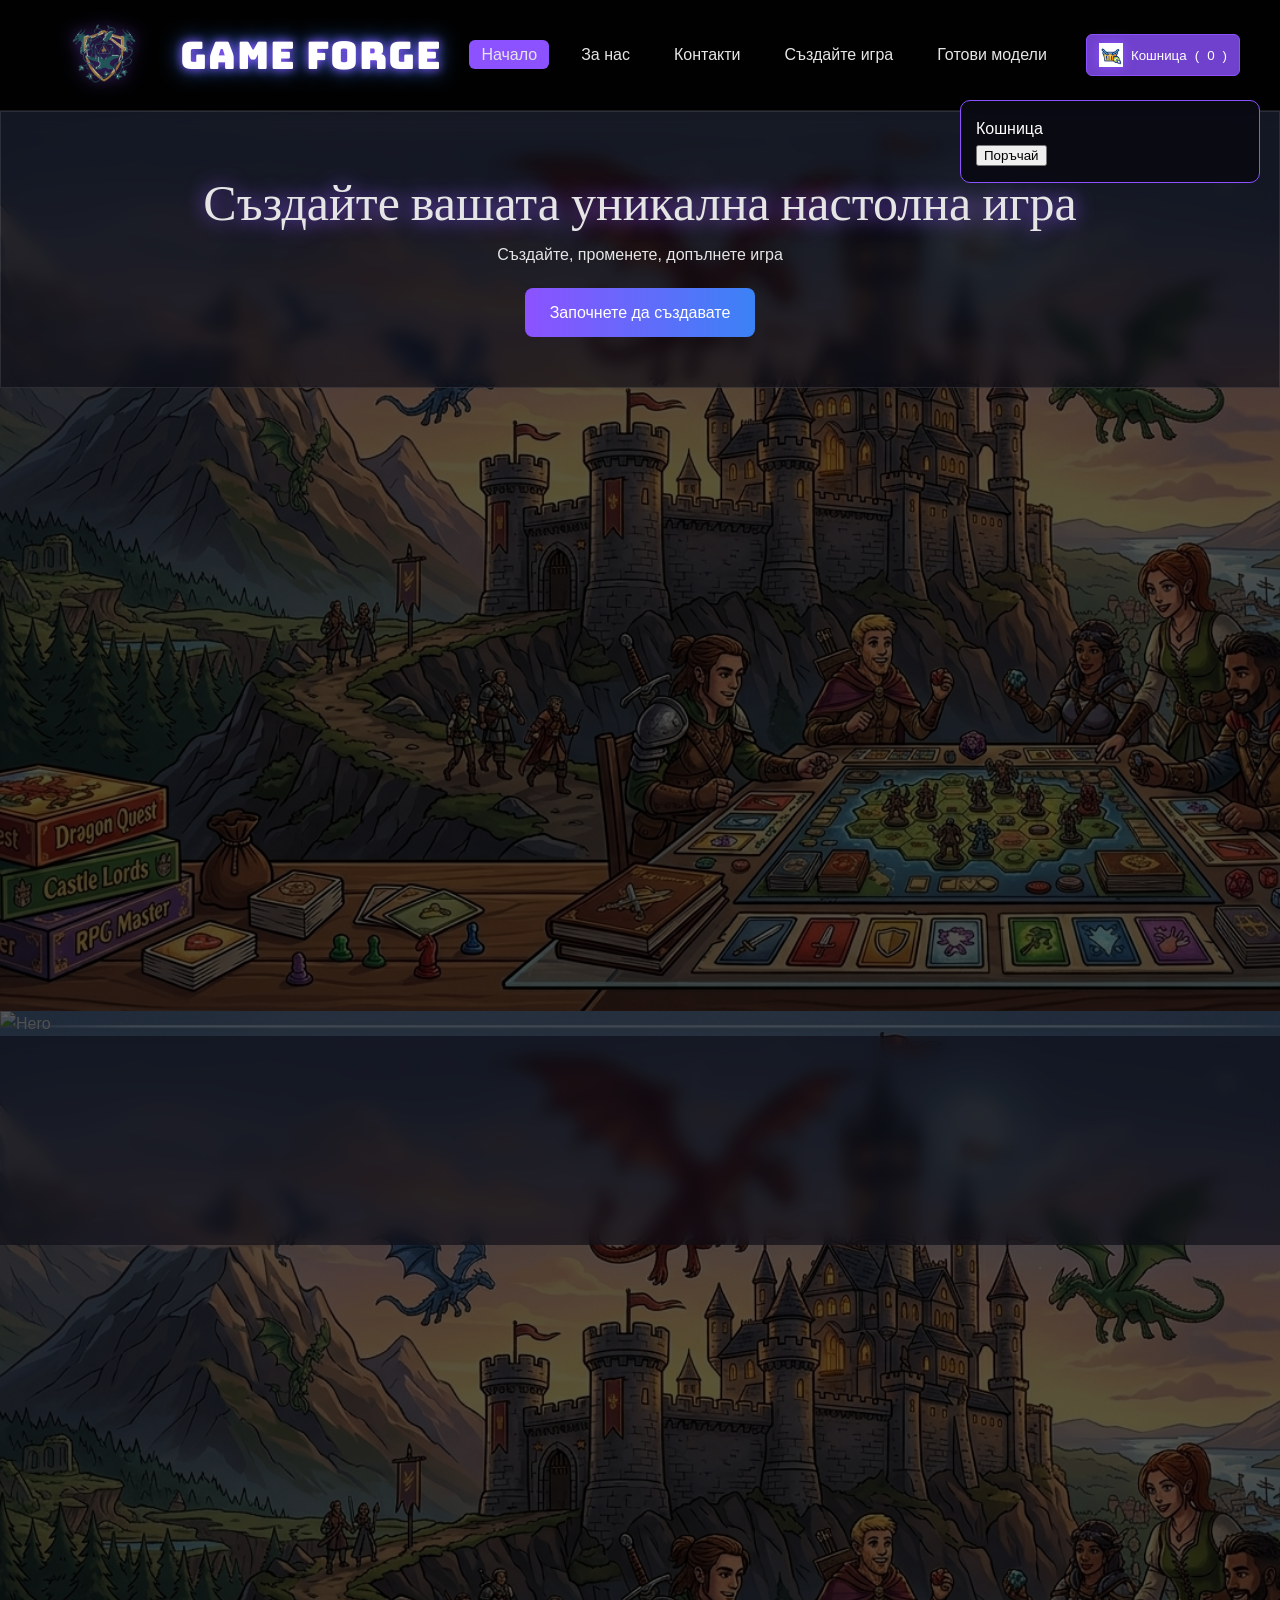
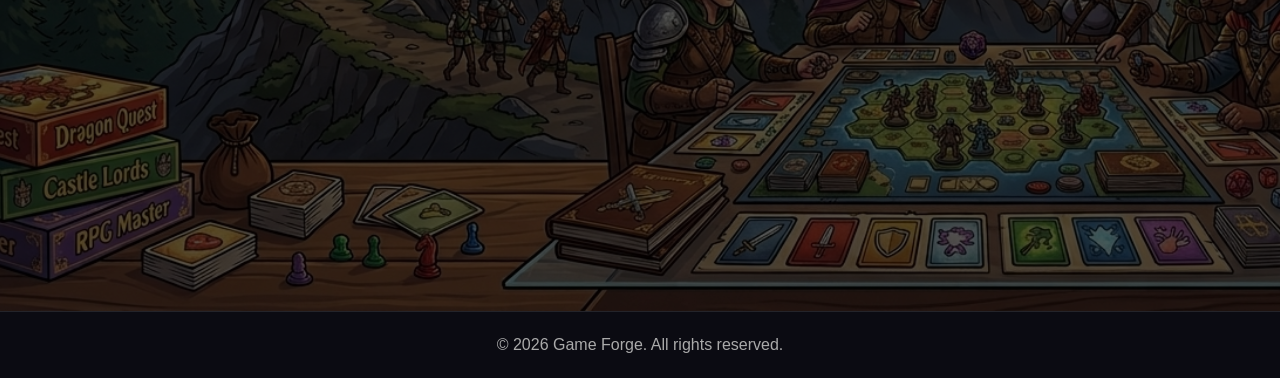
==== index.html @ 4f1152a9 "update" ====
<!DOCTYPE html>
<html lang="en">
<head>
    <meta charset="UTF-8">
    <title>Game Forge</title>
    <meta name="viewport" content="width=device-width, initial-scale=1.0">

    <link rel="preconnect" href="https://fonts.googleapis.com">
    <link rel="preconnect" href="https://fonts.gstatic.com" crossorigin>
    <link href="https://fonts.googleapis.com/css2?family=Bungee&display=swap" rel="stylesheet">

    <link rel="stylesheet" href="./css/reset.css">
    <link rel="stylesheet" href="./css/style.css">
</head>

<body>

<header>
    <!-- LEFT: LOGO -->
    <div class="logo-container">
        <img src="images/logo.png" class="logo">
        <h1 class="bungee-regular">Game Forge</h1>
    </div>

    <!-- RIGHT: MENU -->
    <nav>
        <ul>
            <li><a href="index.html" class="active">Начало</a></li>
            <li><a href="about.html">За нас</a></li>
            <li><a href="contacts.html">Контакти</a></li>
            <li><a href="bootstrap.html">Създайте игра</a></li>
            <li><a href="tailwind.html">Готови модели</a></li>
        </ul>
    </nav>

    <!-- CART -->
    <div class="cart-container">
        <button id="cart-button" class="cart-button">
            <img src="images/icon_basket.gif" class="cart-icon" alt="Cart">
            <span class="cart-text">Кошница</span>
            (<span id="cart-count">0</span>)
        </button>
    </div>
</header>

<!-- CART WINDOW -->
<div id="cart-window" class="hidden">
    <h3>Кошница</h3>
    <div id="cart-items"></div>
    <button onclick="checkout()">Поръчай</button>
</div>

<!-- HERO -->
<section class="hero">
    <div class="hero-overlay">
        <h2>Създайте вашата уникална настолна игра</h2>
        <p>Създайте, променете, допълнете игра</p>
        <a href="bootstrap.html" class="btn">Започнете да създавате</a>
    </div>
</section>

<!-- FEATURES -->
<section class="hero">

    <img src="images/hero.jpg" alt="Hero" class="hero-img">

    <div class="hero-overlay">
        <h2>Нашите услуги</h2>

        <div class="hero-buttons">

            <a href="bootstrap.html" class="glass-btn">
                Създайте игра
            </a>

            <a href="tailwind.html" class="glass-btn">
                Готови модели
            </a>

        </div>
    </div>

</section>

<footer>
    <p>&copy; 2026 Game Forge. All rights reserved.</p>
</footer>

<script src="js/script.js"></script>

</body>
</html>
---- css/style.css ----
@import url('https://fonts.googleapis.com/css2?family=Bungee&display=swap');

/* RESET BASE */
body {
    font-family: 'Roboto', sans-serif;
    line-height: 1.6;
    background-color: #0b0b12;
    color: #e5e5e5;
    margin: 0;
}

/* ================= HEADER ================= */
header {
    display: flex;
    justify-content: space-between;
    align-items: center;
    padding: 20px 40px;
    background: rgba(0,0,0,0.85);
    backdrop-filter: blur(10px);
    border-bottom: 1px solid rgba(255,255,255,0.1);
}

/* LOGO */
.logo-container {
    display: flex;
    align-items: center;
    gap: 12px;
}

.logo {
    height: 70px;
    width: auto;
    display: block;
    filter: drop-shadow(0 0 8px rgba(140, 82, 255, 0.6));
}

/* GAME FORGE TEXT */
.logo-container h1 {
    font-family: 'Bungee', cursive;
    font-size: 38px;
    color: #ffffff;
    margin: 0;
    letter-spacing: 1px;
    text-shadow:
        0 0 10px #8c52ff,
        0 0 20px #3b82f6;
}

/* NAV */
header nav ul {
    display: flex;
    gap: 20px;
    list-style: none;
    margin: 0;
    padding: 0;
}

header nav ul li a {
    color: #e5e5e5;
    text-decoration: none;
    padding: 6px 12px;
    border-radius: 6px;
    transition: 0.3s;
}

header nav ul li a:hover,
header nav ul li a.active {
    background: #8c52ff;
}

/* ================= HERO ================= */
.hero {
    height: 100vh;
    position: relative;
    overflow: hidden;
    background: url('../images/hero-fantasy.png') center/cover no-repeat;
}

/* dark overlay */
.hero::before {
    content: "";
    position: absolute;
    inset: 0;
    background: rgba(0,0,0,0.65);
}

/* hero content */
.hero-overlay {
    position: relative;
    z-index: 2;
    text-align: center;
    padding: 50px;
    background: rgba(10,10,20,0.6);
    border: 1px solid rgba(255,255,255,0.1);
    backdrop-filter: blur(8px);
}

/* floating title */
.hero h2 {
    font-size: 50px;
    font-family: 'Bungee', cursive;
    text-shadow: 0 0 20px #8c52ff;
    animation: floatText 4s ease-in-out infinite;
}

@keyframes floatText {
    0% { transform: translateY(0); }
    50% { transform: translateY(-10px); }
    100% { transform: translateY(0); }
}

/* button */
.hero .btn {
    margin-top: 20px;
    display: inline-block;
    padding: 12px 25px;
    background: linear-gradient(90deg, #8c52ff, #3b82f6);
    color: white;
    border-radius: 8px;
    text-decoration: none;
    transition: 0.3s;
}

.hero .btn:hover {
    transform: scale(1.05);
}

/* ================= FEATURES ================= */
.features {
    padding: 50px 20px;
    text-align: center;
}

.feature-grid {
    display: flex;
    justify-content: center;
    gap: 25px;
    flex-wrap: wrap;
}

.feature {
    background: rgba(20,20,30,0.9);
    padding: 20px;
    width: 260px;
    border-radius: 10px;
    border: 1px solid rgba(255,255,255,0.1);
    transition: 0.3s;
}

.feature:hover {
    transform: translateY(-5px);
    box-shadow: 0 0 25px rgba(140,82,255,0.5);
}

/* ================= BUTTON ================= */
.btn {
    display: inline-block;
    padding: 10px 20px;
    background: #8c52ff;
    color: white;
    border-radius: 6px;
    text-decoration: none;
}

/* ================= CART ================= */
#cart-button {
    display: flex;
    align-items: center;
    gap: 8px;
    background: rgba(140,82,255,0.8);
    color: white;
    padding: 8px 12px;
    border-radius: 6px;
    border: 1px solid #8c52ff;
    cursor: pointer;
    transition: 0.3s;
}

#cart-button:hover {
    background: #8c52ff;
    transform: scale(1.05);
}

.cart-icon {
    width: 24px;
    height: 24px;
    filter: drop-shadow(0 0 6px #8c52ff);
}

/* ================= CART WINDOW ================= */
#cart-window {
    position: fixed;
    top: 100px;
    right: 20px;
    width: 300px;
    padding: 15px;
    background: rgba(10,10,20,0.95);
    color: white;
    border: 1px solid #8c52ff;
    border-radius: 10px;
    z-index: 999;
    backdrop-filter: blur(8px);
}

/* ================= FOOTER ================= */
footer {
    text-align: center;
    padding: 20px;
    background: #0b0b12;
    color: #aaa;
    border-top: 1px solid rgba(255,255,255,0.1);
}

/* ================= RESPONSIVE ================= */
@media (max-width: 768px) {
    header {
        flex-direction: column;
        gap: 10px;
        text-align: center;
    }

    header nav ul {
        flex-direction: column;
        gap: 10px;
    }

    .hero h2 {
        font-size: 32px;
    }

    .feature-grid {
        flex-direction: column;
        align-items: center;
    }
}
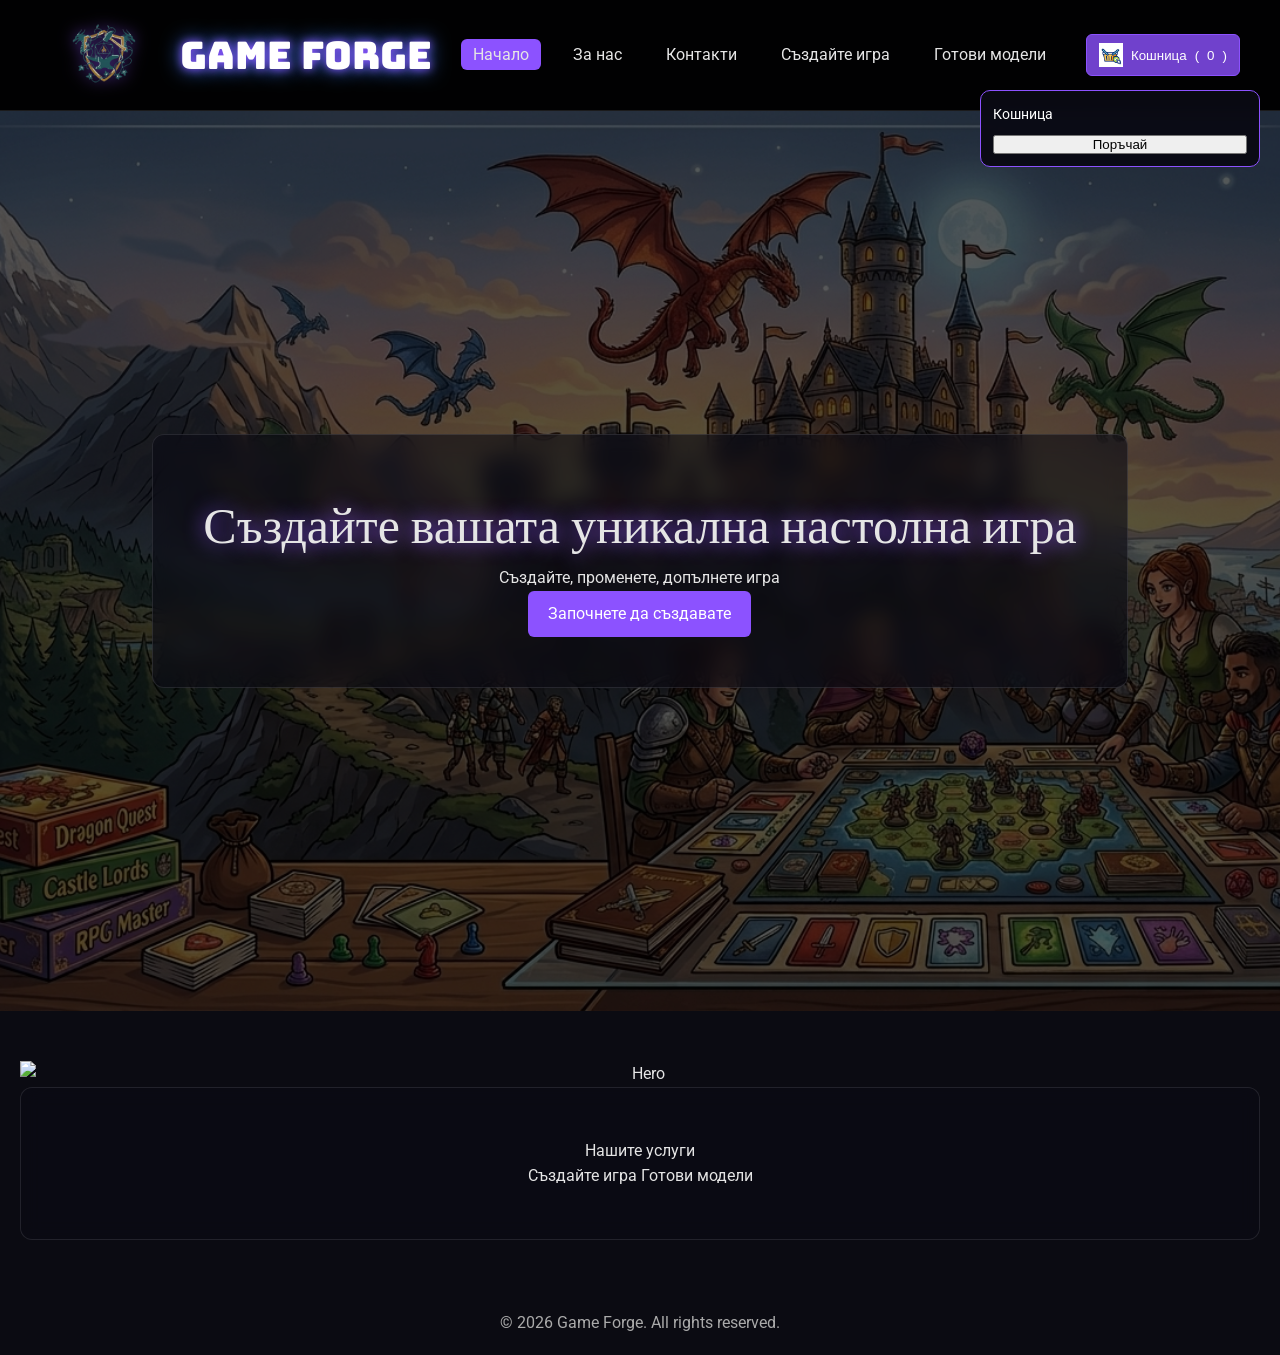
==== commit 4350a980: "update" ====
--- a/index.html
+++ b/index.html
@@ -16,13 +16,11 @@
 <body>
 
 <header>
-    <!-- LEFT: LOGO -->
     <div class="logo-container">
         <img src="images/logo.png" class="logo">
         <h1 class="bungee-regular">Game Forge</h1>
     </div>
 
-    <!-- RIGHT: MENU -->
     <nav>
         <ul>
             <li><a href="index.html" class="active">Начало</a></li>
@@ -33,7 +31,6 @@
         </ul>
     </nav>
 
-    <!-- CART -->
     <div class="cart-container">
         <button id="cart-button" class="cart-button">
             <img src="images/icon_basket.gif" class="cart-icon" alt="Cart">
@@ -43,7 +40,7 @@
     </div>
 </header>
 
-<!-- CART WINDOW -->
+<!-- CART -->
 <div id="cart-window" class="hidden">
     <h3>Кошница</h3>
     <div id="cart-items"></div>
@@ -59,8 +56,8 @@
     </div>
 </section>
 
-<!-- FEATURES -->
-<section class="hero">
+<!-- SERVICES (fix: не е hero) -->
+<section class="features">
 
     <img src="images/hero.jpg" alt="Hero" class="hero-img">
 
@@ -69,18 +66,16 @@
 
         <div class="hero-buttons">
 
-            <a href="bootstrap.html" class="glass-btn">
-                Създайте игра
-            </a>
-
-            <a href="tailwind.html" class="glass-btn">
-                Готови модели
-            </a>
+            <a href="bootstrap.html" class="glass-btn">Създайте игра</a>
+            <a href="tailwind.html" class="glass-btn">Готови модели</a>
 
         </div>
     </div>
 
 </section>
+
+<!-- AJAX OUTPUT (важно) -->
+<div id="api-result"></div>
 
 <footer>
     <p>&copy; 2026 Game Forge. All rights reserved.</p>
--- a/css/style.css
+++ b/css/style.css
@@ -1,12 +1,22 @@
-@import url('https://fonts.googleapis.com/css2?family=Bungee&display=swap');
-
-/* RESET BASE */
+@import url('https://fonts.googleapis.com/css2?family=Bungee&family=Roboto:wght@300;400;700&display=swap');
+
+/* ================= RESET ================= */
+* {
+    margin: 0;
+    padding: 0;
+    box-sizing: border-box;
+}
+
+html, body {
+    height: 100%;
+}
+
+/* ================= BODY ================= */
 body {
     font-family: 'Roboto', sans-serif;
     line-height: 1.6;
     background-color: #0b0b12;
     color: #e5e5e5;
-    margin: 0;
 }
 
 /* ================= HEADER ================= */
@@ -30,20 +40,15 @@
 .logo {
     height: 70px;
     width: auto;
-    display: block;
     filter: drop-shadow(0 0 8px rgba(140, 82, 255, 0.6));
 }
 
-/* GAME FORGE TEXT */
+/* TITLE */
 .logo-container h1 {
     font-family: 'Bungee', cursive;
     font-size: 38px;
-    color: #ffffff;
-    margin: 0;
-    letter-spacing: 1px;
-    text-shadow:
-        0 0 10px #8c52ff,
-        0 0 20px #3b82f6;
+    color: #fff;
+    text-shadow: 0 0 10px #8c52ff, 0 0 20px #3b82f6;
 }
 
 /* NAV */
@@ -51,8 +56,6 @@
     display: flex;
     gap: 20px;
     list-style: none;
-    margin: 0;
-    padding: 0;
 }
 
 header nav ul li a {
@@ -72,11 +75,13 @@
 .hero {
     height: 100vh;
     position: relative;
+    display: flex;
+    align-items: center;
+    justify-content: center;
     overflow: hidden;
     background: url('../images/hero-fantasy.png') center/cover no-repeat;
 }
 
-/* dark overlay */
 .hero::before {
     content: "";
     position: absolute;
@@ -84,7 +89,6 @@
     background: rgba(0,0,0,0.65);
 }
 
-/* hero content */
 .hero-overlay {
     position: relative;
     z-index: 2;
@@ -92,10 +96,11 @@
     padding: 50px;
     background: rgba(10,10,20,0.6);
     border: 1px solid rgba(255,255,255,0.1);
-    backdrop-filter: blur(8px);
-}
-
-/* floating title */
+    backdrop-filter: blur(10px);
+    border-radius: 12px;
+}
+
+/* TEXT ANIMATION */
 .hero h2 {
     font-size: 50px;
     font-family: 'Bungee', cursive;
@@ -109,19 +114,20 @@
     100% { transform: translateY(0); }
 }
 
-/* button */
-.hero .btn {
-    margin-top: 20px;
+/* BUTTON */
+.hero .btn,
+.btn {
     display: inline-block;
-    padding: 12px 25px;
-    background: linear-gradient(90deg, #8c52ff, #3b82f6);
+    padding: 10px 20px;
+    background: #8c52ff;
     color: white;
-    border-radius: 8px;
+    border-radius: 6px;
     text-decoration: none;
     transition: 0.3s;
 }
 
-.hero .btn:hover {
+.hero .btn:hover,
+.btn:hover {
     transform: scale(1.05);
 }
 
@@ -152,17 +158,7 @@
     box-shadow: 0 0 25px rgba(140,82,255,0.5);
 }
 
-/* ================= BUTTON ================= */
-.btn {
-    display: inline-block;
-    padding: 10px 20px;
-    background: #8c52ff;
-    color: white;
-    border-radius: 6px;
-    text-decoration: none;
-}
-
-/* ================= CART ================= */
+/* ================= CART BUTTON ================= */
 #cart-button {
     display: flex;
     align-items: center;
@@ -184,22 +180,68 @@
 .cart-icon {
     width: 24px;
     height: 24px;
-    filter: drop-shadow(0 0 6px #8c52ff);
-}
-
-/* ================= CART WINDOW ================= */
+}
+
+/* ================= CART WINDOW (FIXED) ================= */
 #cart-window {
     position: fixed;
-    top: 100px;
+    top: 90px;
     right: 20px;
-    width: 300px;
-    padding: 15px;
+
+    width: 280px;
+    max-height: 350px;
+
+    padding: 12px;
+
     background: rgba(10,10,20,0.95);
     color: white;
+
     border: 1px solid #8c52ff;
     border-radius: 10px;
+
     z-index: 999;
     backdrop-filter: blur(8px);
+
+    display: flex;
+    flex-direction: column;
+
+    font-size: 14px;
+    overflow: hidden;
+}
+
+/* CART ITEMS */
+#cart-items {
+    display: flex;
+    flex-direction: column;
+    gap: 8px;
+    overflow-y: auto;
+    max-height: 220px;
+    margin-top: 10px;
+}
+
+/* ITEM */
+.cart-item {
+    display: flex;
+    justify-content: space-between;
+    font-size: 13px;
+    padding: 6px;
+    background: rgba(255,255,255,0.03);
+    border-radius: 6px;
+}
+
+/* TOTAL */
+.cart-total {
+    margin-top: 10px;
+    font-weight: bold;
+}
+
+/* ================= API BOX ================= */
+.api-card {
+    margin-top: 20px;
+    padding: 15px;
+    background: rgba(255,255,255,0.05);
+    border: 1px solid #8c52ff;
+    border-radius: 10px;
 }
 
 /* ================= FOOTER ================= */
@@ -208,11 +250,16 @@
     padding: 20px;
     background: #0b0b12;
     color: #aaa;
-    border-top: 1px solid rgba(255,255,255,0.1);
+}
+
+/* ================= HIDDEN ================= */
+.hidden {
+    display: none;
 }
 
 /* ================= RESPONSIVE ================= */
 @media (max-width: 768px) {
+
     header {
         flex-direction: column;
         gap: 10px;
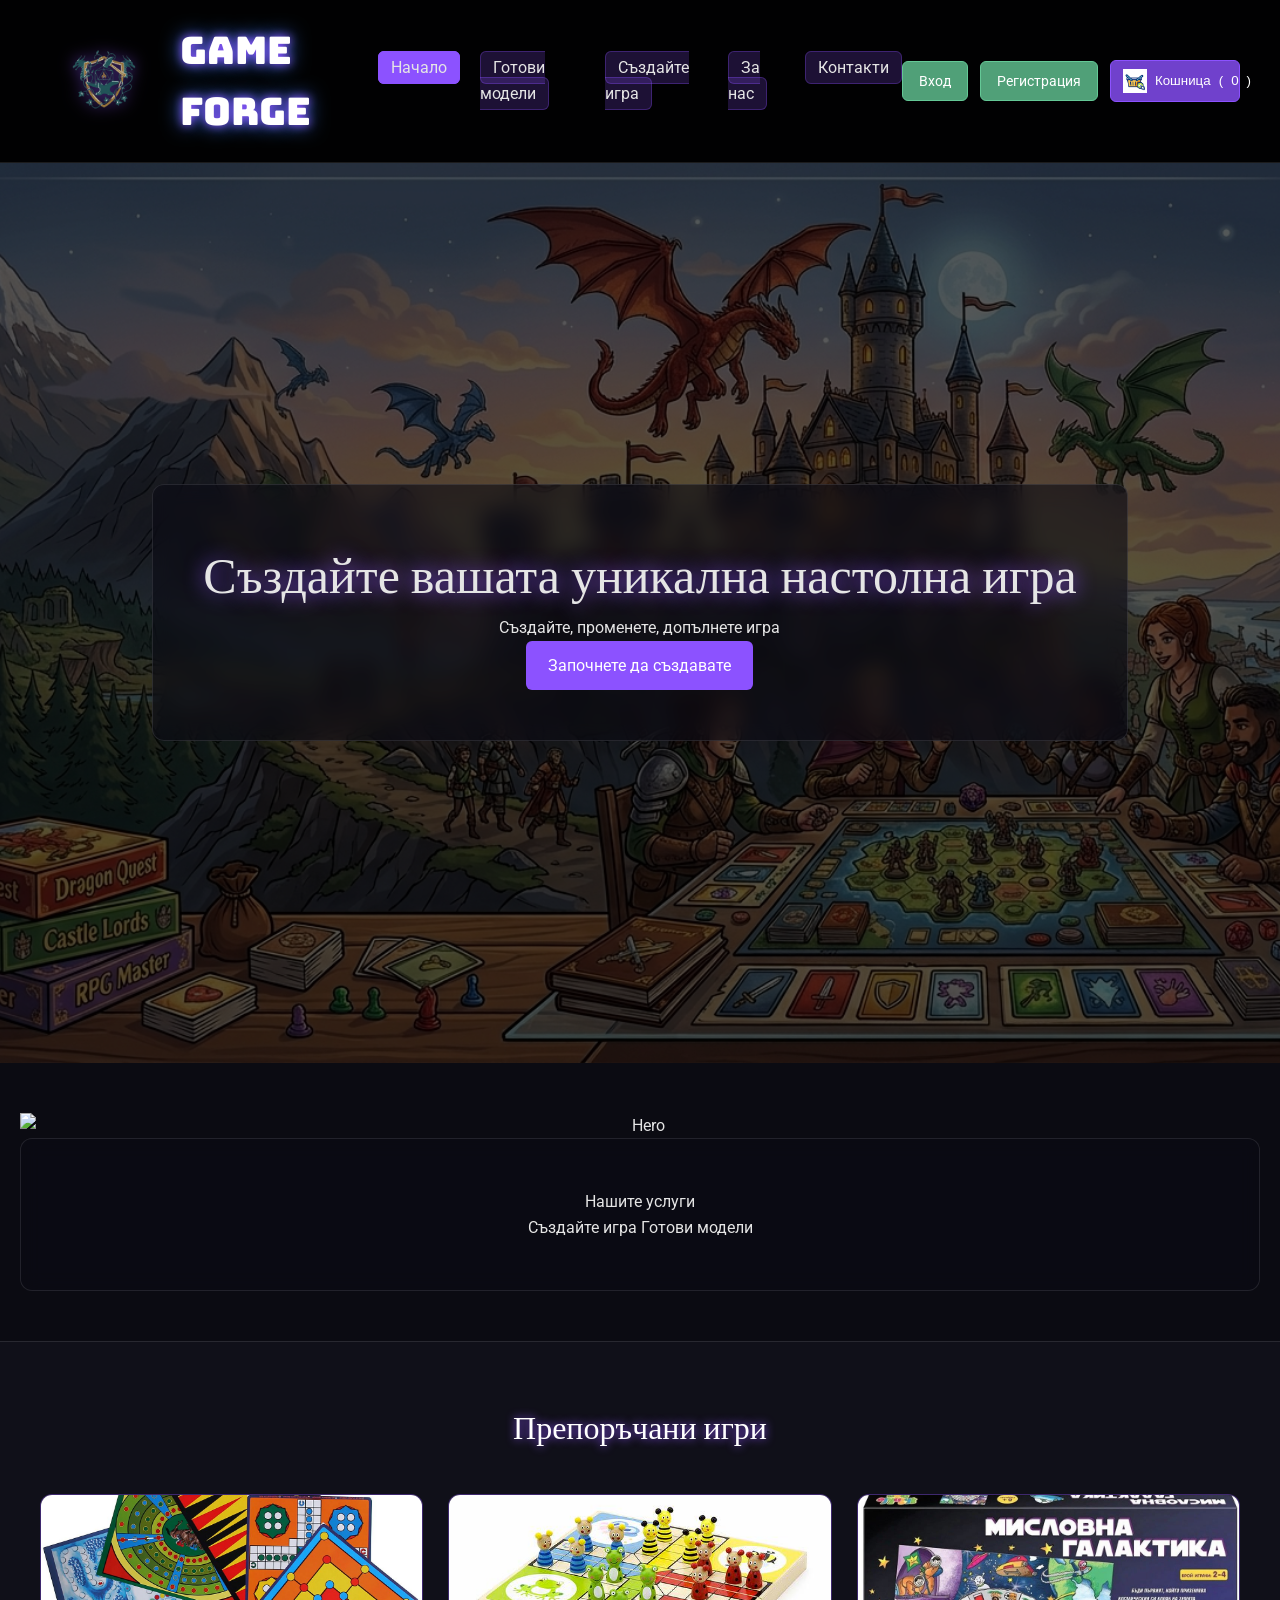
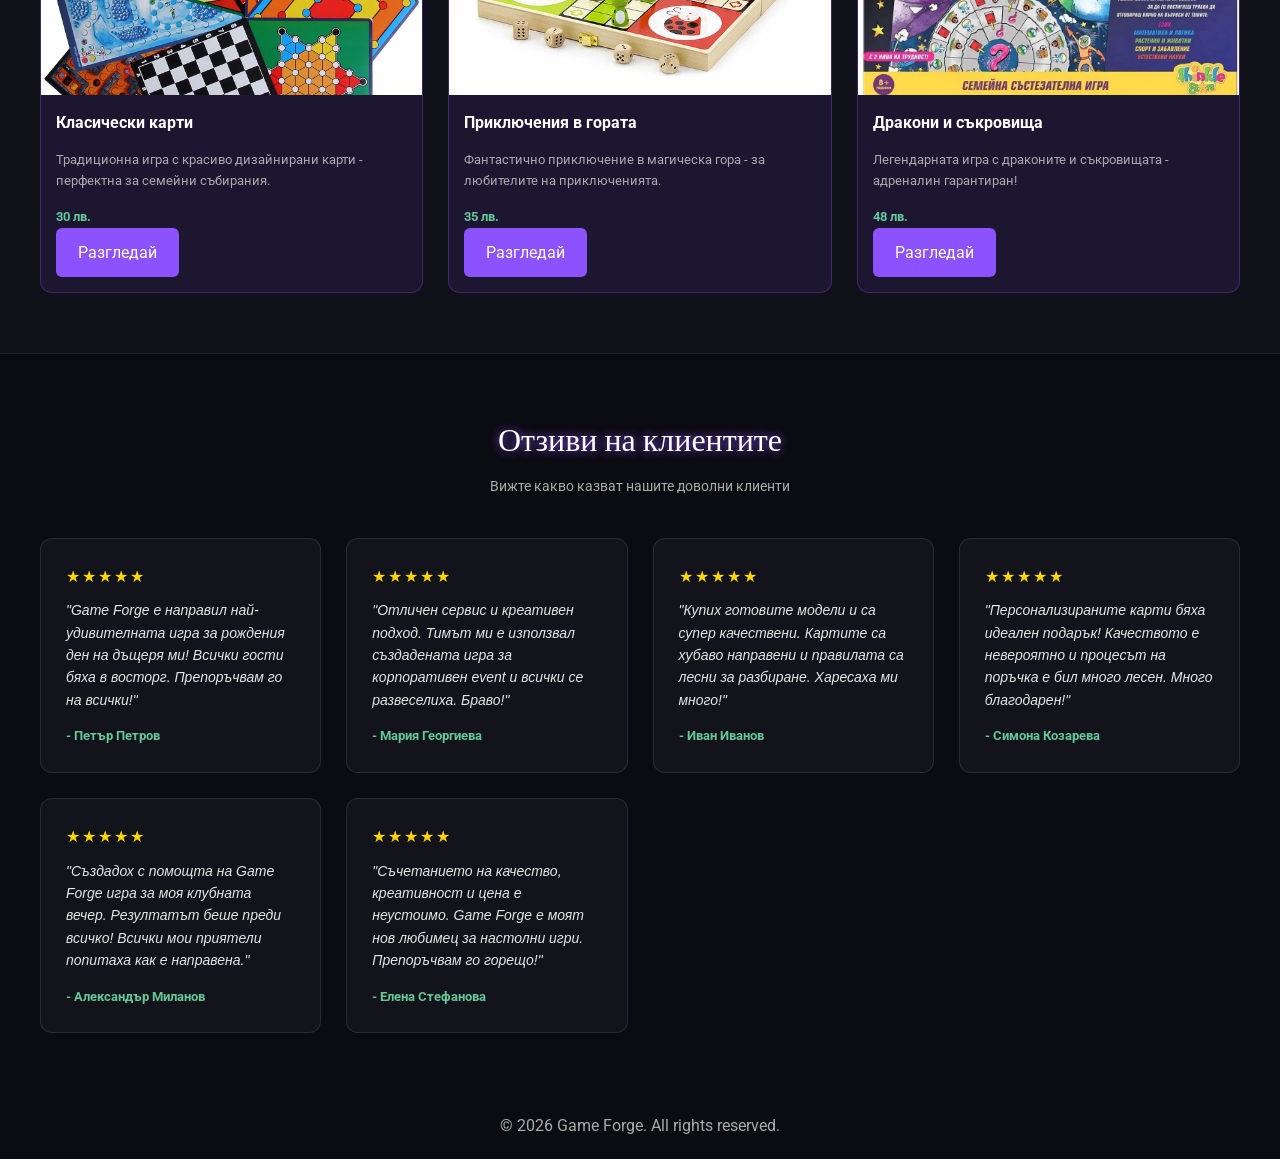
==== commit 23b06564: "update update" ====
--- a/index.html
+++ b/index.html
@@ -24,14 +24,16 @@
     <nav>
         <ul>
             <li><a href="index.html" class="active">Начало</a></li>
+            <li><a href="tailwind.html">Готови модели</a></li>
+            <li><a href="bootstrap.html">Създайте игра</a></li>
             <li><a href="about.html">За нас</a></li>
             <li><a href="contacts.html">Контакти</a></li>
-            <li><a href="bootstrap.html">Създайте игра</a></li>
-            <li><a href="tailwind.html">Готови модели</a></li>
         </ul>
     </nav>
 
     <div class="cart-container">
+        <a href="login.html" class="auth-btn">Вход</a>
+        <a href="register.html" class="auth-btn">Регистрация</a>
         <button id="cart-button" class="cart-button">
             <img src="images/icon_basket.gif" class="cart-icon" alt="Cart">
             <span class="cart-text">Кошница</span>
@@ -39,13 +41,6 @@
         </button>
     </div>
 </header>
-
-<!-- CART -->
-<div id="cart-window" class="hidden">
-    <h3>Кошница</h3>
-    <div id="cart-items"></div>
-    <button onclick="checkout()">Поръчай</button>
-</div>
 
 <!-- HERO -->
 <section class="hero">
@@ -74,6 +69,87 @@
 
 </section>
 
+<!-- SHOWCASE - TOP 3 GAMES -->
+<section class="showcase">
+    <h3>Препоръчани игри</h3>
+    
+    <div class="showcase-grid" style="grid-template-columns: repeat(auto-fit, minmax(280px, 1fr));">
+        <div class="showcase-card">
+            <img src="images/game1.png" alt="Game 1">
+            <h4>Класически карти</h4>
+            <p>Традиционна игра с красиво дизайнирани карти - перфектна за семейни събирания.</p>
+            <p style="color: #64c896; font-weight: bold; padding: 0 15px;">30 лв.</p>
+            <div style="padding: 0 15px 15px;">
+                <a href="tailwind.html" class="btn">Разгледай</a>
+            </div>
+        </div>
+
+        <div class="showcase-card">
+            <img src="images/game5.png" alt="Game 5">
+            <h4>Приключения в гората</h4>
+            <p>Фантастично приключение в магическа гора - за любителите на приключенията.</p>
+            <p style="color: #64c896; font-weight: bold; padding: 0 15px;">35 лв.</p>
+            <div style="padding: 0 15px 15px;">
+                <a href="tailwind.html" class="btn">Разгледай</a>
+            </div>
+        </div>
+
+        <div class="showcase-card">
+            <img src="images/game7.png" alt="Game 7">
+            <h4>Дракони и съкровища</h4>
+            <p>Легендарната игра с драконите и съкровищата - адреналин гарантиран!</p>
+            <p style="color: #64c896; font-weight: bold; padding: 0 15px;">48 лв.</p>
+            <div style="padding: 0 15px 15px;">
+                <a href="tailwind.html" class="btn">Разгледай</a>
+            </div>
+        </div>
+    </div>
+</section>
+
+<!-- REVIEWS -->
+<section class="reviews-section">
+    <h3>Отзиви на клиентите</h3>
+    <p class="reviews-subtitle">Вижте какво казват нашите доволни клиенти</p>
+    
+    <div class="reviews-grid">
+        <div class="review-card">
+            <div class="review-stars">★★★★★</div>
+            <p class="review-text">"Game Forge е направил най-удивителната игра за рождения ден на дъщеря ми! Всички гости бяха в восторг. Препоръчвам го на всички!"</p>
+            <p class="review-author">- Петър Петров</p>
+        </div>
+
+        <div class="review-card">
+            <div class="review-stars">★★★★★</div>
+            <p class="review-text">"Отличен сервис и креативен подход. Тимът ми е използвал създадената игра за корпоративен event и всички се развеселиха. Браво!"</p>
+            <p class="review-author">- Мария Георгиева</p>
+        </div>
+
+        <div class="review-card">
+            <div class="review-stars">★★★★★</div>
+            <p class="review-text">"Купих готовите модели и са супер качествени. Картите са хубаво направени и правилата са лесни за разбиране. Харесаха ми много!"</p>
+            <p class="review-author">- Иван Иванов</p>
+        </div>
+
+        <div class="review-card">
+            <div class="review-stars">★★★★★</div>
+            <p class="review-text">"Персонализираните карти бяха идеален подарък! Качеството е невероятно и процесът на поръчка е бил много лесен. Много благодарен!"</p>
+            <p class="review-author">- Симона Козарева</p>
+        </div>
+
+        <div class="review-card">
+            <div class="review-stars">★★★★★</div>
+            <p class="review-text">"Създадох с помощта на Game Forge игра за моя клубната вечер. Резултатът беше преди всичко! Всички мои приятели попитаха как е направена."</p>
+            <p class="review-author">- Александър Миланов</p>
+        </div>
+
+        <div class="review-card">
+            <div class="review-stars">★★★★★</div>
+            <p class="review-text">"Съчетанието на качество, креативност и цена е неустоимо. Game Forge е моят нов любимец за настолни игри. Препоръчвам го горещо!"</p>
+            <p class="review-author">- Елена Стефанова</p>
+        </div>
+    </div>
+</section>
+
 <!-- AJAX OUTPUT (важно) -->
 <div id="api-result"></div>
 
--- a/css/style.css
+++ b/css/style.css
@@ -17,6 +17,7 @@
     line-height: 1.6;
     background-color: #0b0b12;
     color: #e5e5e5;
+    overflow-y: scroll;
 }
 
 /* ================= HEADER ================= */
@@ -64,11 +65,21 @@
     padding: 6px 12px;
     border-radius: 6px;
     transition: 0.3s;
+    background: rgba(140, 82, 255, 0.2);
+    border: 1px solid rgba(140, 82, 255, 0.3);
 }
 
 header nav ul li a:hover,
 header nav ul li a.active {
     background: #8c52ff;
+    border-color: #8c52ff;
+}
+
+/* CART CONTAINER */
+.cart-container {
+    display: flex;
+    align-items: center;
+    gap: 12px;
 }
 
 /* ================= HERO ================= */
@@ -124,11 +135,13 @@
     border-radius: 6px;
     text-decoration: none;
     transition: 0.3s;
+    border: 2px solid transparent;
 }
 
 .hero .btn:hover,
 .btn:hover {
-    transform: scale(1.05);
+    box-shadow: 0 0 20px rgba(140,82,255,0.8), inset 0 0 10px rgba(255,255,255,0.1);
+    border-color: #fff;
 }
 
 /* ================= FEATURES ================= */
@@ -174,12 +187,39 @@
 
 #cart-button:hover {
     background: #8c52ff;
-    transform: scale(1.05);
+    box-shadow: 0 0 15px rgba(140,82,255,0.8);
+    border-color: #fff;
 }
 
 .cart-icon {
     width: 24px;
     height: 24px;
+}
+
+/* ================= AUTH BUTTONS ================= */
+.auth-btn {
+    display: inline-block;
+    padding: 8px 16px;
+    background: rgba(100, 200, 150, 0.8);
+    color: white;
+    text-decoration: none;
+    border-radius: 6px;
+    border: 1px solid #64c896;
+    cursor: pointer;
+    transition: 0.3s;
+    font-size: 14px;
+}
+
+.auth-btn:hover {
+    background: #64c896;
+    box-shadow: 0 0 15px rgba(100, 200, 150, 0.8);
+    border-color: #fff;
+}
+
+.auth-btn.active {
+    background: #64c896;
+    box-shadow: 0 0 15px rgba(100, 200, 150, 0.8);
+    border-color: #fff;
 }
 
 /* ================= CART WINDOW (FIXED) ================= */
@@ -258,25 +298,795 @@
 }
 
 /* ================= RESPONSIVE ================= */
+@media (max-width: 1024px) {
+    header {
+        padding: 15px 20px;
+    }
+    
+    .logo-container h1 {
+        font-size: 28px;
+    }
+    
+    header nav ul {
+        gap: 15px;
+    }
+    
+    .cart-container {
+        gap: 8px;
+    }
+}
+
 @media (max-width: 768px) {
-
     header {
-        flex-direction: column;
-        gap: 10px;
-        text-align: center;
+        flex-wrap: wrap;
+        justify-content: space-between;
+        gap: 15px;
+        padding: 12px 15px;
+    }
+
+    .logo-container {
+        flex: 1;
+        min-width: 200px;
+    }
+
+    .logo {
+        height: 50px;
+    }
+
+    .logo-container h1 {
+        font-size: 24px;
+    }
+
+    header nav {
+        order: 3;
+        width: 100%;
     }
 
     header nav ul {
         flex-direction: column;
-        gap: 10px;
+        gap: 8px;
+        width: 100%;
+    }
+
+    header nav ul li a {
+        display: block;
+        padding: 10px 12px;
+        width: 100%;
+        text-align: center;
+        white-space: nowrap;
+    }
+
+    .cart-container {
+        order: 2;
+        gap: 8px;
+        flex-wrap: wrap;
+    }
+
+    .auth-btn {
+        padding: 6px 12px;
+        font-size: 12px;
+    }
+
+    #cart-button {
+        padding: 6px 10px;
+        font-size: 12px;
+    }
+
+    .cart-icon {
+        width: 20px;
+        height: 20px;
+    }
+
+    .cart-text {
+        display: none;
+    }
+
+    .hero {
+        height: 60vh;
     }
 
     .hero h2 {
-        font-size: 32px;
+        font-size: 28px;
+        margin-bottom: 15px;
+    }
+
+    .hero p {
+        font-size: 14px;
+    }
+
+    .btn {
+        padding: 8px 16px;
+        font-size: 14px;
     }
 
     .feature-grid {
         flex-direction: column;
         align-items: center;
-    }
+        gap: 15px;
+    }
+
+    .feature {
+        width: 100%;
+        max-width: 300px;
+    }
+
+    .hero-img {
+        max-width: 100%;
+        height: auto;
+    }
+}
+
+@media (max-width: 480px) {
+    header {
+        padding: 10px;
+    }
+
+    .logo {
+        height: 40px;
+    }
+
+    .logo-container h1 {
+        font-size: 18px;
+    }
+
+    .logo-container {
+        gap: 8px;
+    }
+
+    .auth-btn {
+        padding: 5px 10px;
+        font-size: 11px;
+    }
+
+    #cart-button {
+        padding: 5px 8px;
+        font-size: 11px;
+    }
+
+    .hero {
+        height: 50vh;
+    }
+
+    .hero h2 {
+        font-size: 20px;
+    }
+
+    .hero p {
+        font-size: 12px;
+    }
+
+    .hero-overlay {
+        padding: 30px;
+    }
+
+    header nav ul li a {
+        padding: 8px 8px;
+        font-size: 12px;
+    }
+
+    .btn {
+        padding: 6px 12px;
+        font-size: 12px;
+    }
+}
+
+/* ================= SHOWCASE & EXAMPLES ================= */
+.showcase {
+    padding: 60px 20px;
+    background: rgba(20, 20, 30, 0.6);
+    border-top: 1px solid rgba(255, 255, 255, 0.1);
+}
+
+.showcase h3 {
+    font-size: 32px;
+    text-align: center;
+    margin-bottom: 40px;
+    color: #fff;
+    text-shadow: 0 0 10px #8c52ff;
+    font-family: 'Bungee', cursive;
+}
+
+.showcase-grid {
+    display: grid;
+    grid-template-columns: repeat(auto-fit, minmax(250px, 1fr));
+    gap: 25px;
+    max-width: 1200px;
+    margin: 0 auto;
+}
+
+.showcase-card {
+    background: rgba(140, 82, 255, 0.1);
+    border: 1px solid rgba(140, 82, 255, 0.3);
+    border-radius: 12px;
+    overflow: hidden;
+    transition: 0.3s;
+    cursor: pointer;
+}
+
+.showcase-card:hover {
+    transform: translateY(-8px);
+    box-shadow: 0 10px 30px rgba(140, 82, 255, 0.4);
+    border-color: #8c52ff;
+}
+
+.showcase-card img {
+    width: 100%;
+    height: 200px;
+    object-fit: cover;
+    display: block;
+}
+
+.showcase-card h4 {
+    padding: 15px;
+    color: #fff;
+    font-size: 16px;
+    font-weight: bold;
+}
+
+.showcase-card p {
+    padding: 0 15px 15px;
+    color: #aaa;
+    font-size: 13px;
+}
+
+/* ================= REVIEWS ================= */
+.reviews-section {
+    padding: 60px 20px;
+    background: #0b0b12;
+    border-top: 1px solid rgba(255, 255, 255, 0.1);
+}
+
+.reviews-section h3 {
+    font-size: 32px;
+    text-align: center;
+    margin-bottom: 10px;
+    color: #fff;
+    text-shadow: 0 0 10px #8c52ff;
+    font-family: 'Bungee', cursive;
+}
+
+.reviews-subtitle {
+    text-align: center;
+    color: #aaa;
+    margin-bottom: 40px;
+    font-size: 14px;
+}
+
+.reviews-grid {
+    display: grid;
+    grid-template-columns: repeat(auto-fit, minmax(280px, 1fr));
+    gap: 25px;
+    max-width: 1200px;
+    margin: 0 auto;
+}
+
+.review-card {
+    background: rgba(20, 20, 30, 0.9);
+    padding: 25px;
+    border-radius: 12px;
+    border: 1px solid rgba(255, 255, 255, 0.1);
+    transition: 0.3s;
+}
+
+.review-card:hover {
+    background: rgba(20, 20, 30, 0.95);
+    box-shadow: 0 5px 20px rgba(140, 82, 255, 0.2);
+    border-color: rgba(140, 82, 255, 0.5);
+}
+
+.review-stars {
+    color: #ffd700;
+    font-size: 16px;
+    margin-bottom: 10px;
+    letter-spacing: 2px;
+}
+
+.review-text {
+    color: #e5e5e5;
+    font-size: 14px;
+    line-height: 1.6;
+    margin-bottom: 15px;
+    font-style: italic;
+}
+
+.review-author {
+    color: #64c896;
+    font-weight: bold;
+    font-size: 13px;
+}
+
+/* ================= GAME BUILDER FORM ================= */
+.builder-form {
+    max-width: 900px;
+    margin: 0 auto;
+}
+
+.form-section {
+    background: rgba(20, 20, 30, 0.9);
+    padding: 25px;
+    margin-bottom: 20px;
+    border-radius: 10px;
+    border: 1px solid rgba(255, 255, 255, 0.1);
+}
+
+.form-section h4 {
+    color: #8c52ff;
+    font-size: 18px;
+    margin-bottom: 15px;
+    border-bottom: 2px solid rgba(140, 82, 255, 0.3);
+    padding-bottom: 10px;
+}
+
+.form-row {
+    display: grid;
+    grid-template-columns: repeat(auto-fit, minmax(250px, 1fr));
+    gap: 15px;
+    margin-bottom: 15px;
+}
+
+.form-group {
+    display: flex;
+    flex-direction: column;
+}
+
+.form-group label {
+    color: #e5e5e5;
+    font-size: 13px;
+    font-weight: bold;
+    margin-bottom: 6px;
+}
+
+.form-group input,
+.form-group select,
+.form-group textarea {
+    padding: 10px;
+    background: rgba(255, 255, 255, 0.08);
+    border: 1px solid rgba(255, 255, 255, 0.15);
+    color: #fff;
+    border-radius: 6px;
+    font-size: 13px;
+    transition: 0.3s;
+}
+
+.form-group input:focus,
+.form-group select:focus,
+.form-group textarea:focus {
+    outline: none;
+    border-color: #8c52ff;
+    background: rgba(140, 82, 255, 0.1);
+    box-shadow: 0 0 10px rgba(140, 82, 255, 0.2);
+}
+
+.form-group textarea {
+    resize: vertical;
+    min-height: 100px;
+}
+
+.checkbox-group {
+    display: grid;
+    grid-template-columns: repeat(auto-fit, minmax(150px, 1fr));
+    gap: 10px;
+}
+
+.checkbox-item {
+    display: flex;
+    align-items: center;
+    gap: 8px;
+}
+
+.checkbox-item input[type="checkbox"],
+.checkbox-item input[type="radio"] {
+    cursor: pointer;
+    width: 16px;
+    height: 16px;
+}
+
+.checkbox-item label {
+    cursor: pointer;
+    margin: 0;
+    font-size: 13px;
+}
+
+.file-upload {
+    position: relative;
+    padding: 20px;
+    border: 2px dashed rgba(140, 82, 255, 0.5);
+    border-radius: 8px;
+    text-align: center;
+    cursor: pointer;
+    transition: 0.3s;
+}
+
+.file-upload:hover {
+    border-color: #8c52ff;
+    background: rgba(140, 82, 255, 0.05);
+}
+
+.file-upload input[type="file"] {
+    display: none;
+}
+
+.file-upload p {
+    color: #aaa;
+    margin: 0;
+    font-size: 13px;
+}
+
+.form-actions {
+    display: flex;
+    gap: 15px;
+    margin-top: 30px;
+    justify-content: center;
+}
+
+.form-actions button {
+    padding: 12px 30px;
+    border: none;
+    border-radius: 6px;
+    font-size: 14px;
+    font-weight: bold;
+    cursor: pointer;
+    transition: 0.3s;
+}
+
+.btn-submit {
+    background: #8c52ff;
+    color: white;
+}
+
+.btn-submit:hover {
+    background: #7a3fd8;
+    box-shadow: 0 0 20px rgba(140, 82, 255, 0.6);
+}
+
+.btn-contact {
+    background: #64c896;
+    color: white;
+}
+
+.btn-contact:hover {
+    background: #4eb887;
+    box-shadow: 0 0 20px rgba(100, 200, 150, 0.6);
+}
+
+.btn-reset {
+    background: rgba(255, 255, 255, 0.1);
+    color: #e5e5e5;
+    border: 1px solid rgba(255, 255, 255, 0.2);
+}
+
+.btn-reset:hover {
+    background: rgba(255, 255, 255, 0.15);
+}
+
+/* ================= CONTACT MODAL ================= */
+.modal {
+    display: none;
+    position: fixed;
+    z-index: 1000;
+    left: 0;
+    top: 0;
+    width: 100%;
+    height: 100%;
+    background: rgba(0, 0, 0, 0.8);
+    align-items: center;
+    justify-content: center;
+}
+
+.modal.show {
+    display: flex;
+}
+
+.modal-content {
+    background: rgba(20, 20, 30, 0.95);
+    padding: 30px;
+    border-radius: 12px;
+    border: 1px solid rgba(140, 82, 255, 0.5);
+    max-width: 400px;
+    width: 90%;
+    box-shadow: 0 0 30px rgba(140, 82, 255, 0.4);
+}
+
+.modal-header {
+    display: flex;
+    justify-content: space-between;
+    align-items: center;
+    margin-bottom: 20px;
+}
+
+.modal-header h2 {
+    color: #fff;
+    font-size: 22px;
+    margin: 0;
+}
+
+.close-modal {
+    background: none;
+    border: none;
+    color: #aaa;
+    font-size: 28px;
+    cursor: pointer;
+    transition: 0.3s;
+}
+
+.close-modal:hover {
+    color: #fff;
+}
+
+.contact-form-modal .form-group {
+    margin-bottom: 15px;
+}
+
+.contact-form-modal input,
+.contact-form-modal textarea {
+    width: 100%;
+}
+
+/* ================= CART PAGE RESPONSIVE ================= */
+@media (max-width: 768px) {
+    .cart-container-page {
+        padding: 20px;
+    }
+
+    .cart-container-page h2 {
+        font-size: 24px;
+    }
+
+    .cart-item-page {
+        flex-wrap: wrap;
+        gap: 10px;
+    }
+
+    .remove-item-btn {
+        width: 100%;
+    }
+}
+
+.cart-container-page {
+    max-width: 900px;
+    margin: 0 auto;
+    background: rgba(20, 20, 30, 0.9);
+    padding: 30px;
+    border-radius: 12px;
+    border: 1px solid rgba(255, 255, 255, 0.1);
+}
+
+.cart-container-page h2 {
+    font-size: 36px;
+    color: #fff;
+    margin-bottom: 30px;
+    text-align: center;
+    text-shadow: 0 0 10px #8c52ff;
+    font-family: 'Bungee', cursive;
+}
+
+.cart-items-list {
+    display: flex;
+    flex-direction: column;
+    gap: 15px;
+    margin-bottom: 30px;
+    min-height: 100px;
+}
+
+.cart-item-page {
+    display: flex;
+    justify-content: space-between;
+    align-items: center;
+    padding: 15px;
+    background: rgba(140, 82, 255, 0.1);
+    border: 1px solid rgba(140, 82, 255, 0.3);
+    border-radius: 8px;
+    transition: 0.3s;
+}
+
+.cart-item-page:hover {
+    background: rgba(140, 82, 255, 0.2);
+    box-shadow: 0 0 15px rgba(140, 82, 255, 0.3);
+}
+
+.cart-item-info {
+    flex: 1;
+}
+
+.cart-item-name {
+    font-size: 18px;
+    color: #fff;
+    margin-bottom: 5px;
+    font-weight: bold;
+}
+
+.cart-item-quantity {
+    font-size: 14px;
+    color: #aaa;
+}
+
+.cart-item-price {
+    font-size: 18px;
+    color: #64c896;
+    font-weight: bold;
+    margin: 0 20px;
+}
+
+.remove-item-btn {
+    background: #ff5555;
+    color: white;
+    border: none;
+    padding: 8px 16px;
+    border-radius: 6px;
+    cursor: pointer;
+    transition: 0.3s;
+    font-size: 14px;
+}
+
+.remove-item-btn:hover {
+    background: #ff3333;
+    box-shadow: 0 0 10px rgba(255, 85, 85, 0.6);
+}
+
+.empty-cart {
+    text-align: center;
+    padding: 40px 20px;
+    color: #aaa;
+}
+
+.empty-cart-icon {
+    font-size: 64px;
+    margin-bottom: 20px;
+}
+
+.cart-summary {
+    display: flex;
+    flex-direction: column;
+    gap: 20px;
+    padding-top: 20px;
+    border-top: 1px solid rgba(255, 255, 255, 0.1);
+}
+
+.cart-total {
+    display: flex;
+    justify-content: space-between;
+    align-items: center;
+    font-size: 20px;
+    color: #fff;
+    padding: 15px;
+    background: rgba(100, 200, 150, 0.1);
+    border-radius: 8px;
+    border: 1px solid rgba(100, 200, 150, 0.3);
+}
+
+.checkout-btn {
+    padding: 12px 30px;
+    background: #64c896;
+    color: white;
+    border: none;
+    border-radius: 8px;
+    font-size: 16px;
+    font-weight: bold;
+    cursor: pointer;
+    transition: 0.3s;
+}
+
+.checkout-btn:hover {
+    background: #4eb887;
+    box-shadow: 0 0 20px rgba(100, 200, 150, 0.6);
+    transform: translateY(-2px);
+}
+
+.continue-shopping {
+    display: inline-block;
+    text-align: center;
+    padding: 12px 30px;
+    background: rgba(140, 82, 255, 0.8);
+    color: white;
+    text-decoration: none;
+    border-radius: 8px;
+    transition: 0.3s;
+}
+
+.continue-shopping:hover {
+    background: #8c52ff;
+    box-shadow: 0 0 15px rgba(140, 82, 255, 0.8);
+}
+
+/* ================= AUTH PAGES ================= */
+.auth-section {
+    min-height: 80vh;
+    display: flex;
+    align-items: center;
+    justify-content: center;
+    padding: 40px 20px;
+    background: #0b0b12;
+}
+
+.auth-container {
+    width: 100%;
+    max-width: 450px;
+    background: rgba(20, 20, 30, 0.95);
+    padding: 40px;
+    border-radius: 12px;
+    border: 1px solid rgba(255, 255, 255, 0.1);
+    box-shadow: 0 0 30px rgba(140, 82, 255, 0.3);
+}
+
+.auth-container h2 {
+    font-size: 32px;
+    color: #fff;
+    margin-bottom: 30px;
+    text-align: center;
+    text-shadow: 0 0 10px #8c52ff;
+    font-family: 'Bungee', cursive;
+}
+
+.auth-form {
+    display: flex;
+    flex-direction: column;
+    gap: 20px;
+}
+
+.form-group {
+    display: flex;
+    flex-direction: column;
+    gap: 8px;
+}
+
+.form-group label {
+    color: #e5e5e5;
+    font-weight: bold;
+    font-size: 14px;
+}
+
+.form-group input {
+    padding: 12px;
+    background: rgba(255, 255, 255, 0.1);
+    border: 1px solid rgba(255, 255, 255, 0.2);
+    color: #fff;
+    border-radius: 6px;
+    font-size: 14px;
+    transition: 0.3s;
+}
+
+.form-group input:focus {
+    outline: none;
+    border-color: #8c52ff;
+    background: rgba(140, 82, 255, 0.1);
+    box-shadow: 0 0 10px rgba(140, 82, 255, 0.3);
+}
+
+.form-group input::placeholder {
+    color: #777;
+}
+
+.auth-submit {
+    padding: 12px;
+    background: #8c52ff;
+    color: white;
+    border: none;
+    border-radius: 6px;
+    font-size: 16px;
+    font-weight: bold;
+    cursor: pointer;
+    transition: 0.3s;
+}
+
+.auth-submit:hover {
+    background: #7a3fd8;
+    box-shadow: 0 0 20px rgba(140, 82, 255, 0.6);
+}
+
+.auth-link {
+    text-align: center;
+    color: #aaa;
+    margin-top: 20px;
+}
+
+.auth-link a {
+    color: #64c896;
+    text-decoration: none;
+    font-weight: bold;
+    transition: 0.3s;
+}
+
+.auth-link a:hover {
+    color: #4eb887;
+    text-decoration: underline;
 }
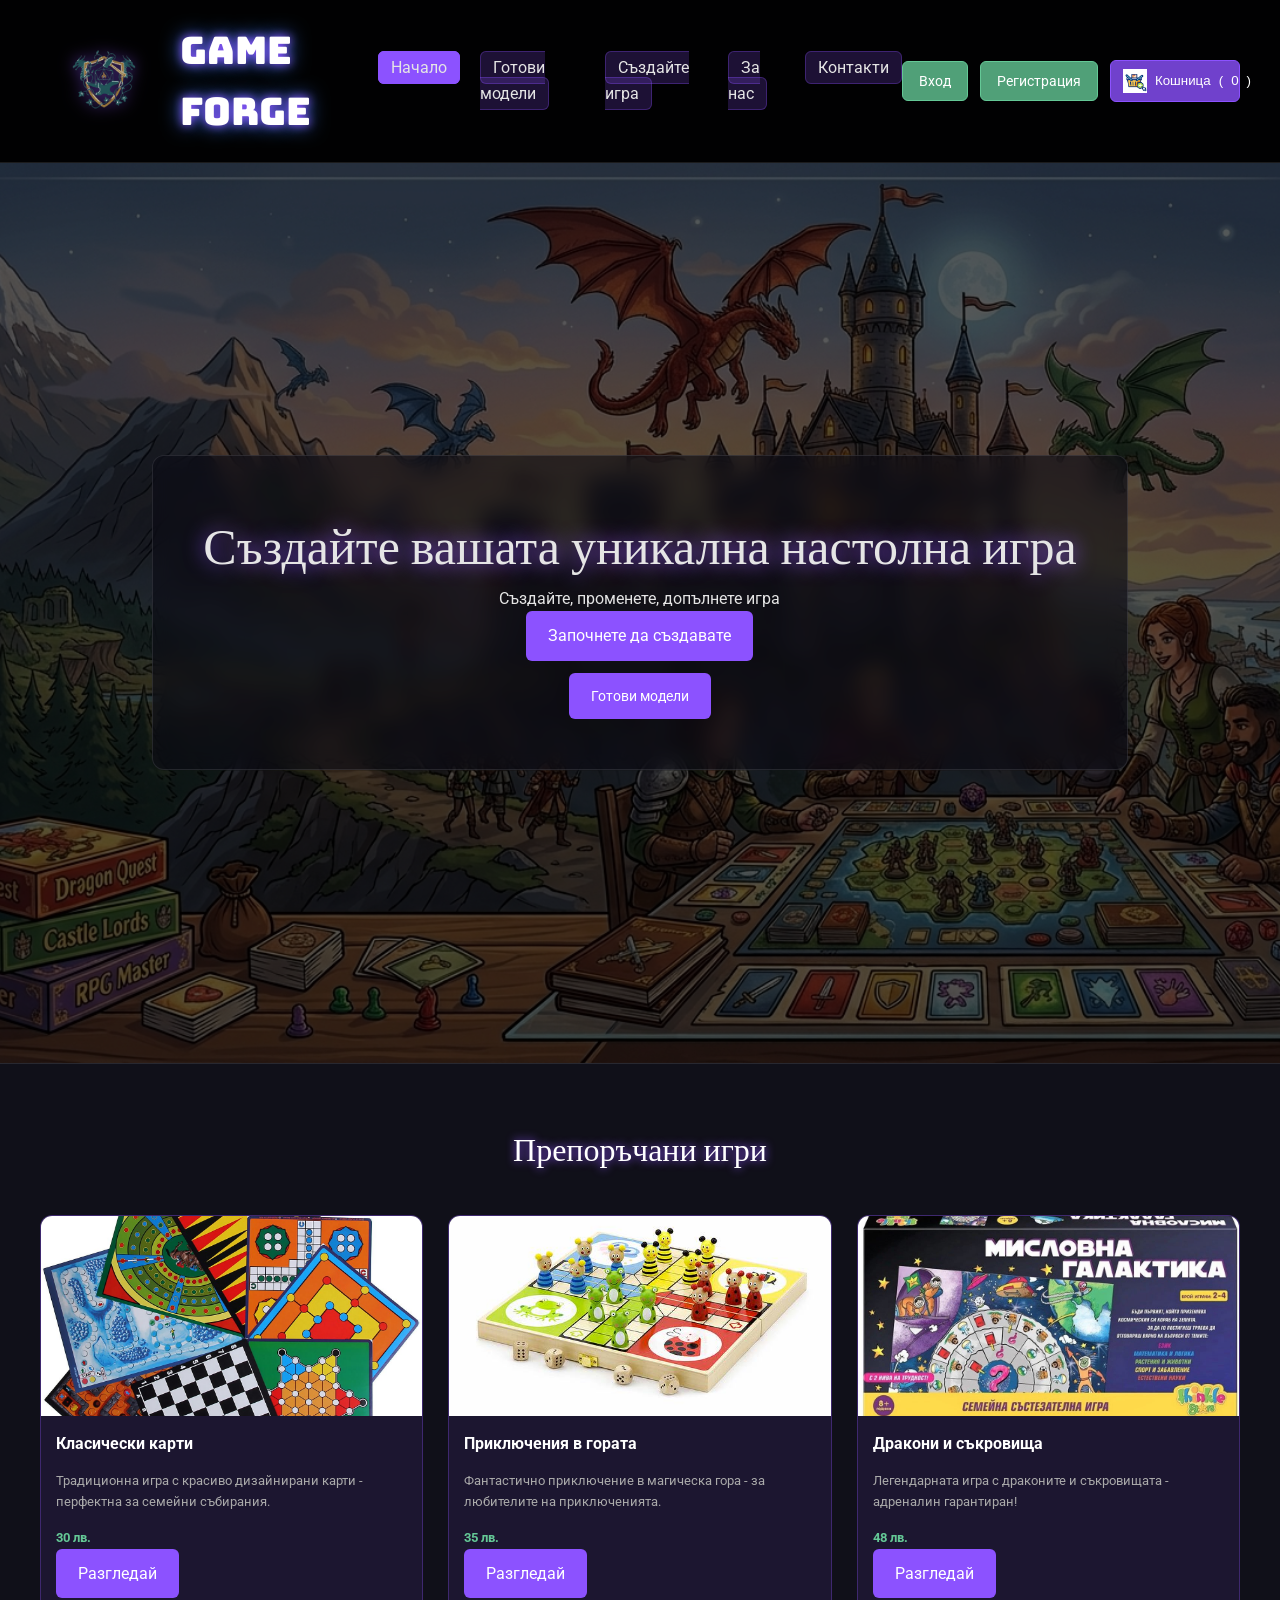
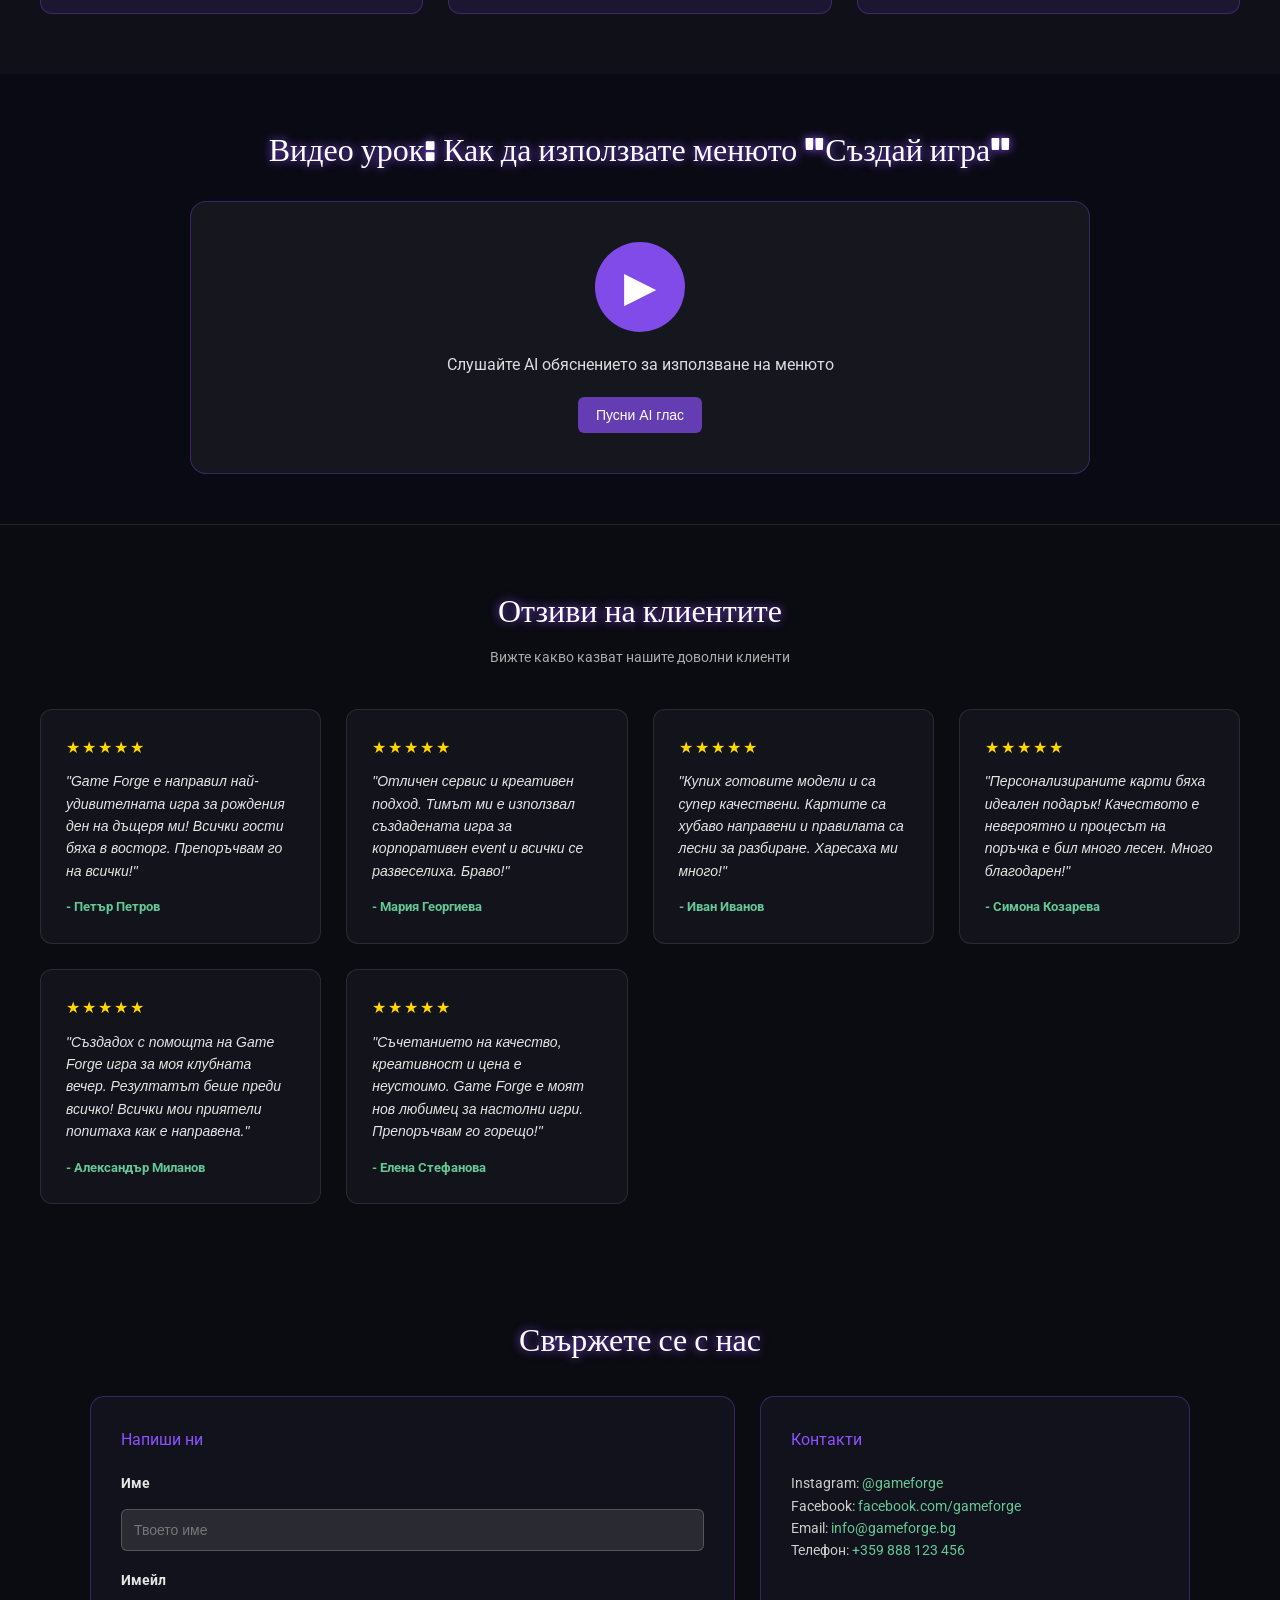
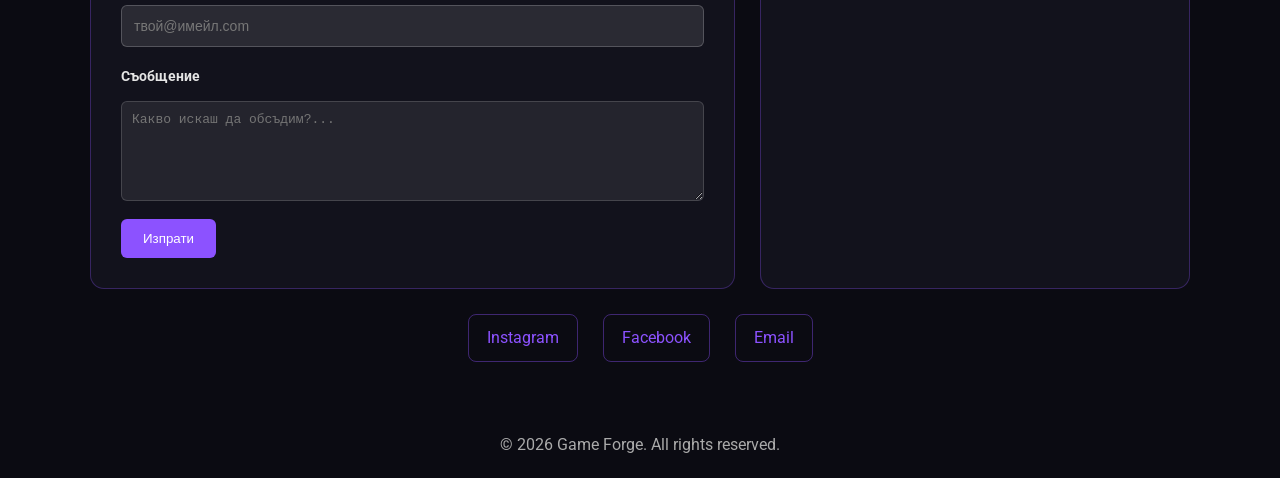
==== commit 318e0441: "Update" ====
--- a/index.html
+++ b/index.html
@@ -47,33 +47,18 @@
     <div class="hero-overlay">
         <h2>Създайте вашата уникална настолна игра</h2>
         <p>Създайте, променете, допълнете игра</p>
-        <a href="bootstrap.html" class="btn">Започнете да създавате</a>
-    </div>
-</section>
-
-<!-- SERVICES (fix: не е hero) -->
-<section class="features">
-
-    <img src="images/hero.jpg" alt="Hero" class="hero-img">
-
-    <div class="hero-overlay">
-        <h2>Нашите услуги</h2>
-
-        <div class="hero-buttons">
-
-            <a href="bootstrap.html" class="glass-btn">Създайте игра</a>
-            <a href="tailwind.html" class="glass-btn">Готови модели</a>
-
+        <div class="hero-actions">
+            <a href="bootstrap.html" class="btn">Започнете да създавате</a>
+            <a href="tailwind.html" class="btn btn-small">Готови модели</a>
         </div>
     </div>
-
 </section>
 
 <!-- SHOWCASE - TOP 3 GAMES -->
 <section class="showcase">
     <h3>Препоръчани игри</h3>
     
-    <div class="showcase-grid" style="grid-template-columns: repeat(auto-fit, minmax(280px, 1fr));">
+    <div class="showcase-grid">
         <div class="showcase-card">
             <img src="images/game1.png" alt="Game 1">
             <h4>Класически карти</h4>
@@ -102,6 +87,18 @@
             <div style="padding: 0 15px 15px;">
                 <a href="tailwind.html" class="btn">Разгледай</a>
             </div>
+        </div>
+    </div>
+</section>
+
+<!-- VIDEO TUTORIAL -->
+<section class="video-section">
+    <h3>Видео урок: Как да използвате менюто &quot;Създай игра&quot;</h3>
+    <div class="video-card">
+        <div class="video-placeholder">
+            <div class="video-play-icon">▶</div>
+            <p>Слушайте AI обяснението за използване на менюто</p>
+            <button class="btn btn-small" onclick="playAiVoice()">Пусни AI глас</button>
         </div>
     </div>
 </section>
@@ -150,6 +147,44 @@
     </div>
 </section>
 
+<!-- CONTACT SECTION -->
+<section class="contact-section">
+    <h3>Свържете се с нас</h3>
+    <div class="contact-grid">
+        <div class="contact-card">
+            <h4>Напиши ни</h4>
+            <form id="contact-form">
+                <div class="form-group">
+                    <label for="contact-name">Име</label>
+                    <input type="text" id="contact-name" name="name" placeholder="Твоето име" required>
+                </div>
+                <div class="form-group">
+                    <label for="contact-email">Имейл</label>
+                    <input type="email" id="contact-email" name="email" placeholder="твой@имейл.com" required>
+                </div>
+                <div class="form-group">
+                    <label for="contact-message">Съобщение</label>
+                    <textarea id="contact-message" name="message" placeholder="Какво искаш да обсъдим?..." required></textarea>
+                </div>
+                <button type="submit" class="btn">Изпрати</button>
+            </form>
+        </div>
+        <div class="contact-card contact-info">
+            <h4>Контакти</h4>
+            <p>Instagram: <a href="https://instagram.com" target="_blank">@gameforge</a></p>
+            <p>Facebook: <a href="https://facebook.com" target="_blank">facebook.com/gameforge</a></p>
+            <p>Email: <a href="mailto:info@gameforge.bg">info@gameforge.bg</a></p>
+            <p>Телефон: <a href="tel:+359888123456">+359 888 123 456</a></p>
+        </div>
+    </div>
+
+    <div class="social-links">
+        <a href="https://instagram.com" target="_blank">Instagram</a>
+        <a href="https://facebook.com" target="_blank">Facebook</a>
+        <a href="mailto:info@gameforge.bg">Email</a>
+    </div>
+</section>
+
 <!-- AJAX OUTPUT (важно) -->
 <div id="api-result"></div>
 
@@ -157,6 +192,7 @@
     <p>&copy; 2026 Game Forge. All rights reserved.</p>
 </footer>
 
+<script src="https://code.jquery.com/jquery-3.6.0.min.js"></script>
 <script src="js/script.js"></script>
 
 </body>
--- a/css/style.css
+++ b/css/style.css
@@ -138,13 +138,335 @@
     border: 2px solid transparent;
 }
 
+.btn-small {
+    padding: 8px 16px;
+    font-size: 14px;
+    background: rgba(140,82,255,0.65);
+}
+
+.hero-actions {
+    display: flex;
+    flex-direction: column;
+    gap: 12px;
+    align-items: center;
+    justify-content: center;
+}
+
 .hero .btn:hover,
 .btn:hover {
     box-shadow: 0 0 20px rgba(140,82,255,0.8), inset 0 0 10px rgba(255,255,255,0.1);
     border-color: #fff;
 }
 
-/* ================= FEATURES ================= */
+/* ================= VIDEO SECTION ================= */
+.video-section {
+    padding: 50px 20px;
+    background: rgba(10,10,20,0.9);
+    text-align: center;
+}
+
+.video-section h3 {
+    font-size: 32px;
+    color: #fff;
+    margin-bottom: 25px;
+    text-shadow: 0 0 10px #8c52ff;
+    font-family: 'Bungee', cursive;
+}
+
+.video-card {
+    display: flex;
+    justify-content: center;
+}
+
+.video-placeholder {
+    max-width: 900px;
+    width: 100%;
+    background: rgba(255,255,255,0.05);
+    border: 1px solid rgba(140,82,255,0.3);
+    border-radius: 16px;
+    padding: 40px 30px;
+    display: flex;
+    flex-direction: column;
+    align-items: center;
+    gap: 20px;
+}
+
+.video-play-icon {
+    width: 90px;
+    height: 90px;
+    background: rgba(140,82,255,0.9);
+    border-radius: 50%;
+    display: flex;
+    align-items: center;
+    justify-content: center;
+    font-size: 42px;
+    color: #fff;
+}
+
+.video-placeholder p {
+    color: #ddd;
+    font-size: 16px;
+    max-width: 720px;
+}
+
+/* ================= CONTACT SECTION ================= */
+.contact-section {
+    padding: 50px 20px;
+    background: #0b0b12;
+}
+
+.contact-section h3 {
+    font-size: 32px;
+    text-align: center;
+    margin-bottom: 30px;
+    color: #fff;
+    text-shadow: 0 0 10px #8c52ff;
+    font-family: 'Bungee', cursive;
+}
+
+.contact-grid {
+    display: grid;
+    grid-template-columns: 1.2fr 0.8fr;
+    gap: 25px;
+    max-width: 1100px;
+    margin: 0 auto;
+}
+
+.contact-card {
+    background: rgba(20,20,30,0.95);
+    border: 1px solid rgba(140,82,255,0.3);
+    border-radius: 14px;
+    padding: 30px;
+}
+
+.contact-card h4 {
+    color: #8c52ff;
+    margin-bottom: 20px;
+}
+
+.contact-card p,
+.contact-card a {
+    color: #ccc;
+    font-size: 14px;
+}
+
+.contact-card a {
+    color: #64c896;
+    text-decoration: none;
+}
+
+.contact-card a:hover {
+    text-decoration: underline;
+}
+
+.contact-section .form-group {
+    margin-bottom: 18px;
+}
+
+.contact-section input,
+.contact-section textarea {
+    width: 100%;
+    padding: 12px;
+    border-radius: 8px;
+    border: 1px solid rgba(255,255,255,0.15);
+    background: rgba(255,255,255,0.05);
+    color: #fff;
+    font-size: 14px;
+}
+
+.contact-section textarea {
+    min-height: 120px;
+}
+
+.social-links {
+    margin-top: 25px;
+    display: flex;
+    justify-content: center;
+    gap: 25px;
+    flex-wrap: wrap;
+}
+
+.social-links a {
+    color: #8c52ff;
+    text-decoration: none;
+    border: 1px solid rgba(140,82,255,0.4);
+    padding: 10px 18px;
+    border-radius: 8px;
+    transition: 0.3s;
+}
+
+.social-links a:hover {
+    background: rgba(140,82,255,0.15);
+    border-color: #8c52ff;
+}
+
+/* ================= SHOWCASE GRID FIX ================= */
+.showcase-grid {
+    display: grid;
+    grid-template-columns: repeat(3, minmax(260px, 1fr));
+    gap: 25px;
+    max-width: 1200px;
+    margin: 0 auto;
+}
+
+/* ================= PERSONALIZE BUTTON ================= */
+.personalize-btn {
+    padding: 6px 12px;
+    background: rgba(100,200,150,0.8);
+    color: white;
+    border: none;
+    border-radius: 6px;
+    cursor: pointer;
+    transition: 0.3s;
+    font-size: 12px;
+}
+
+.personalize-btn:hover {
+    background: #64c896;
+}
+
+/* ================= DELIVERY MODAL ================= */
+.delivery-modal {
+    position: fixed;
+    top: 50%;
+    left: 50%;
+    transform: translate(-50%, -50%);
+    width: min(420px, 95%);
+    background: rgba(10,10,20,0.98);
+    border: 1px solid rgba(140,82,255,0.5);
+    border-radius: 18px;
+    box-shadow: 0 20px 60px rgba(0,0,0,0.45);
+    z-index: 10000;
+    padding: 25px;
+}
+
+.delivery-modal h3 {
+    margin-top: 0;
+    color: #fff;
+    margin-bottom: 20px;
+}
+
+.delivery-option {
+    display: flex;
+    align-items: center;
+    justify-content: space-between;
+    gap: 12px;
+    background: rgba(255,255,255,0.05);
+    border: 1px solid rgba(255,255,255,0.12);
+    border-radius: 12px;
+    padding: 16px;
+    cursor: pointer;
+    transition: 0.3s;
+}
+
+.delivery-option:hover {
+    background: rgba(140,82,255,0.15);
+}
+
+.delivery-option input {
+    accent-color: #8c52ff;
+}
+
+.delivery-summary {
+    margin-top: 20px;
+    padding: 16px;
+    background: rgba(255,255,255,0.05);
+    border-radius: 12px;
+    color: #e5e5e5;
+}
+
+.delivery-actions {
+    display: flex;
+    gap: 12px;
+    flex-wrap: wrap;
+    margin-top: 20px;
+}
+
+.delivery-actions button {
+    flex: 1;
+    padding: 12px;
+    border: none;
+    border-radius: 10px;
+    cursor: pointer;
+    font-size: 14px;
+    transition: 0.3s;
+}
+
+.delivery-actions .btn-primary {
+    background: #8c52ff;
+    color: white;
+}
+
+.delivery-actions .btn-secondary {
+    background: rgba(255,255,255,0.07);
+    color: #fff;
+    border: 1px solid rgba(255,255,255,0.15);
+}
+
+.delivery-overlay {
+    position: fixed;
+    inset: 0;
+    background: rgba(0,0,0,0.7);
+    z-index: 9990;
+}
+
+/* ================= RESPONSIVE ================= */
+@media (max-width: 1024px) {
+    .showcase-grid {
+        grid-template-columns: repeat(2, minmax(250px, 1fr));
+    }
+}
+
+@media (max-width: 768px) {
+    header nav {
+        order: 3;
+        width: 100%;
+    }
+
+    header nav ul {
+        flex-direction: column;
+        gap: 10px;
+        width: 100%;
+    }
+
+    .hero-actions {
+        width: 100%;
+    }
+
+    .hero {
+        height: 55vh;
+    }
+
+    .showcase-grid {
+        grid-template-columns: 1fr;
+    }
+
+    .contact-grid {
+        grid-template-columns: 1fr;
+    }
+
+    .contact-card {
+        padding: 20px;
+    }
+}
+
+@media (max-width: 480px) {
+    .hero {
+        height: 50vh;
+    }
+
+    .hero-actions {
+        gap: 10px;
+    }
+
+    .video-placeholder {
+        padding: 25px;
+    }
+
+    .contact-grid {
+        gap: 18px;
+    }
+}
 .features {
     padding: 50px 20px;
     text-align: center;
@@ -488,7 +810,7 @@
 
 .showcase-grid {
     display: grid;
-    grid-template-columns: repeat(auto-fit, minmax(250px, 1fr));
+    grid-template-columns: repeat(3, minmax(260px, 1fr));
     gap: 25px;
     max-width: 1200px;
     margin: 0 auto;
@@ -1086,6 +1408,90 @@
     transition: 0.3s;
 }
 
+.hidden {
+    display: none !important;
+}
+
+.profile-card {
+    display: flex;
+    flex-direction: column;
+    gap: 18px;
+}
+
+.profile-header {
+    display: flex;
+    align-items: center;
+    gap: 18px;
+}
+
+.profile-avatar {
+    width: 100px;
+    height: 100px;
+    border-radius: 50%;
+    object-fit: cover;
+    border: 2px solid #8c52ff;
+    background: #1a1a2a;
+}
+
+.profile-avatar.placeholder {
+    display: inline-flex;
+    align-items: center;
+    justify-content: center;
+    color: #8c52ff;
+    font-size: 14px;
+}
+
+.profile-details p {
+    color: #ddd;
+    margin: 0;
+    font-size: 15px;
+}
+
+.profile-orders {
+    background: rgba(255,255,255,0.05);
+    border: 1px solid rgba(140,82,255,0.2);
+    border-radius: 12px;
+    padding: 20px;
+}
+
+.profile-orders h4 {
+    margin-top: 0;
+    color: #8c52ff;
+}
+
+.profile-orders ul {
+    list-style: none;
+    padding: 0;
+    margin: 0;
+    display: flex;
+    flex-direction: column;
+    gap: 12px;
+}
+
+.profile-orders li {
+    background: rgba(20,20,30,0.95);
+    padding: 14px;
+    border-radius: 10px;
+    border: 1px solid rgba(255,255,255,0.08);
+    color: #ccc;
+    font-size: 14px;
+}
+
+.profile-logout {
+    width: 100%;
+    padding: 12px;
+    border: none;
+    border-radius: 8px;
+    background: #ff5b5b;
+    color: white;
+    cursor: pointer;
+    font-weight: bold;
+}
+
+.profile-logout:hover {
+    background: #e54545;
+}
+
 .auth-link a:hover {
     color: #4eb887;
     text-decoration: underline;
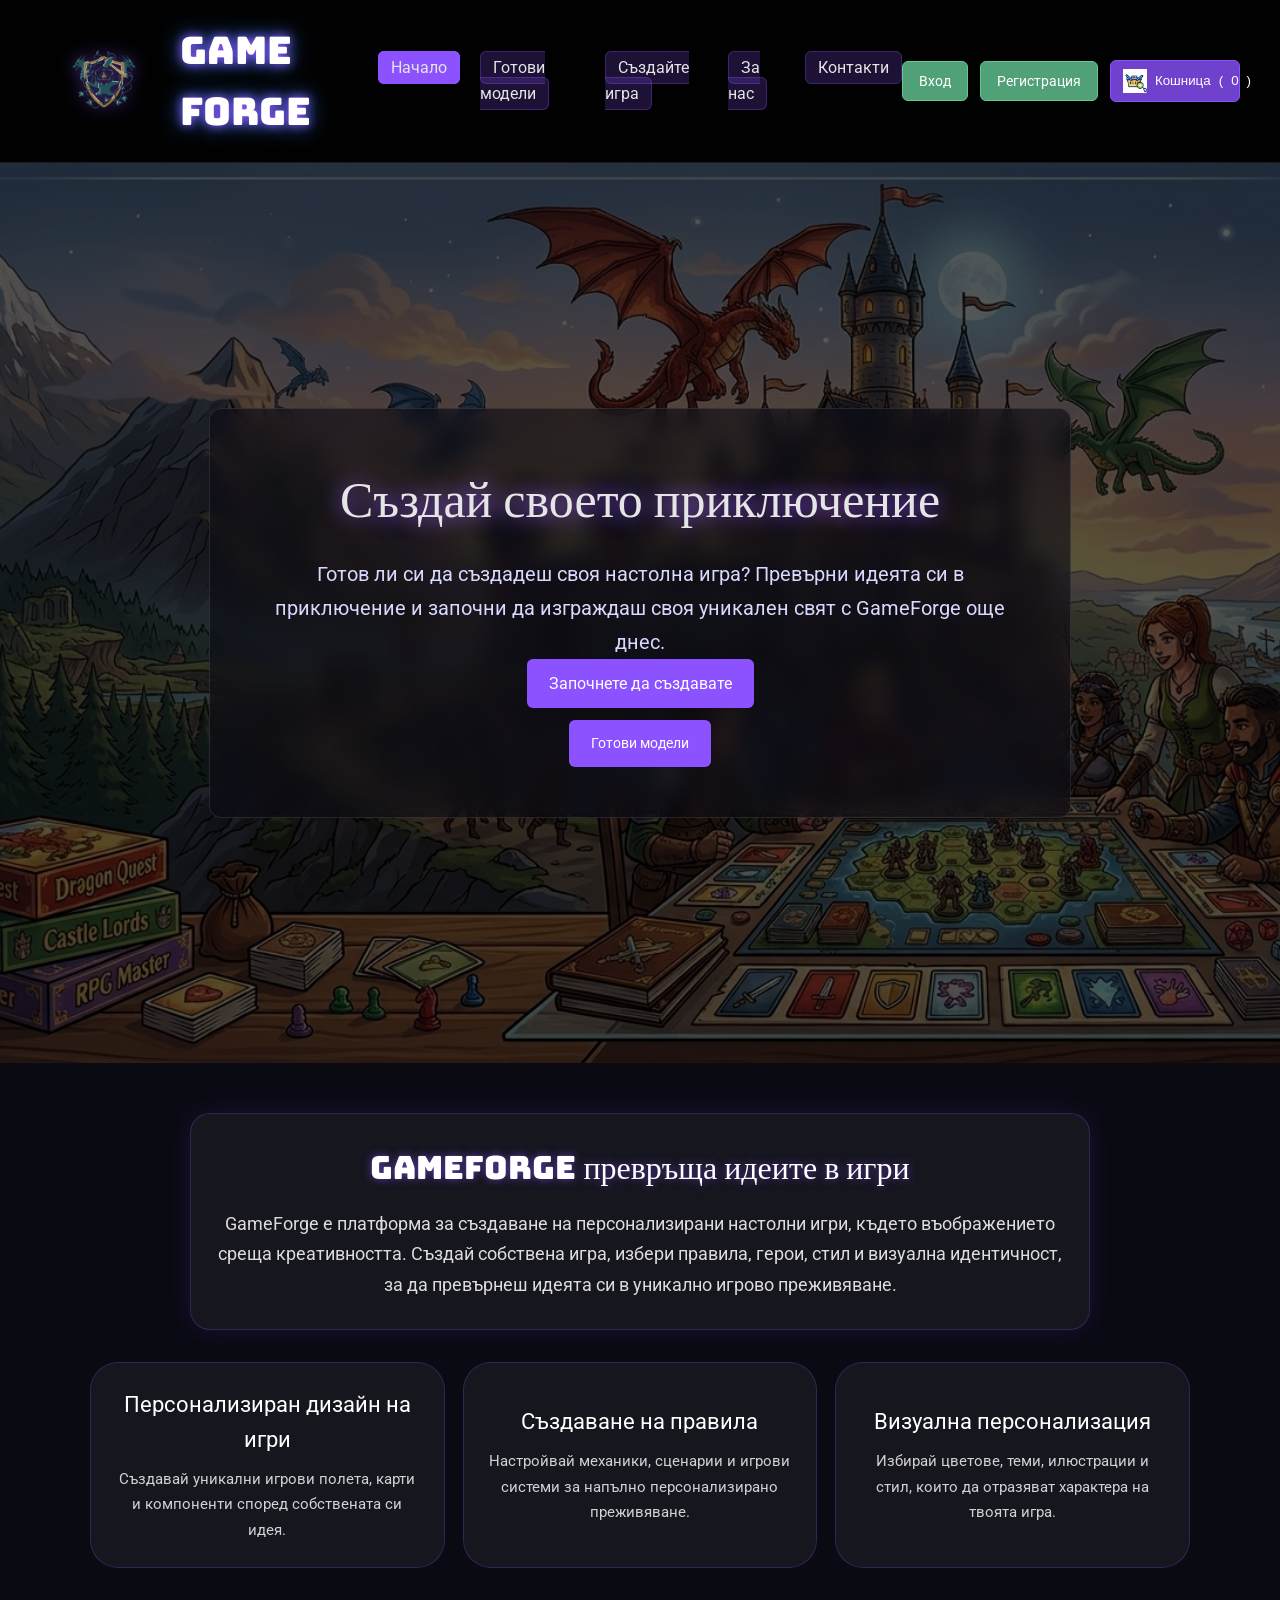
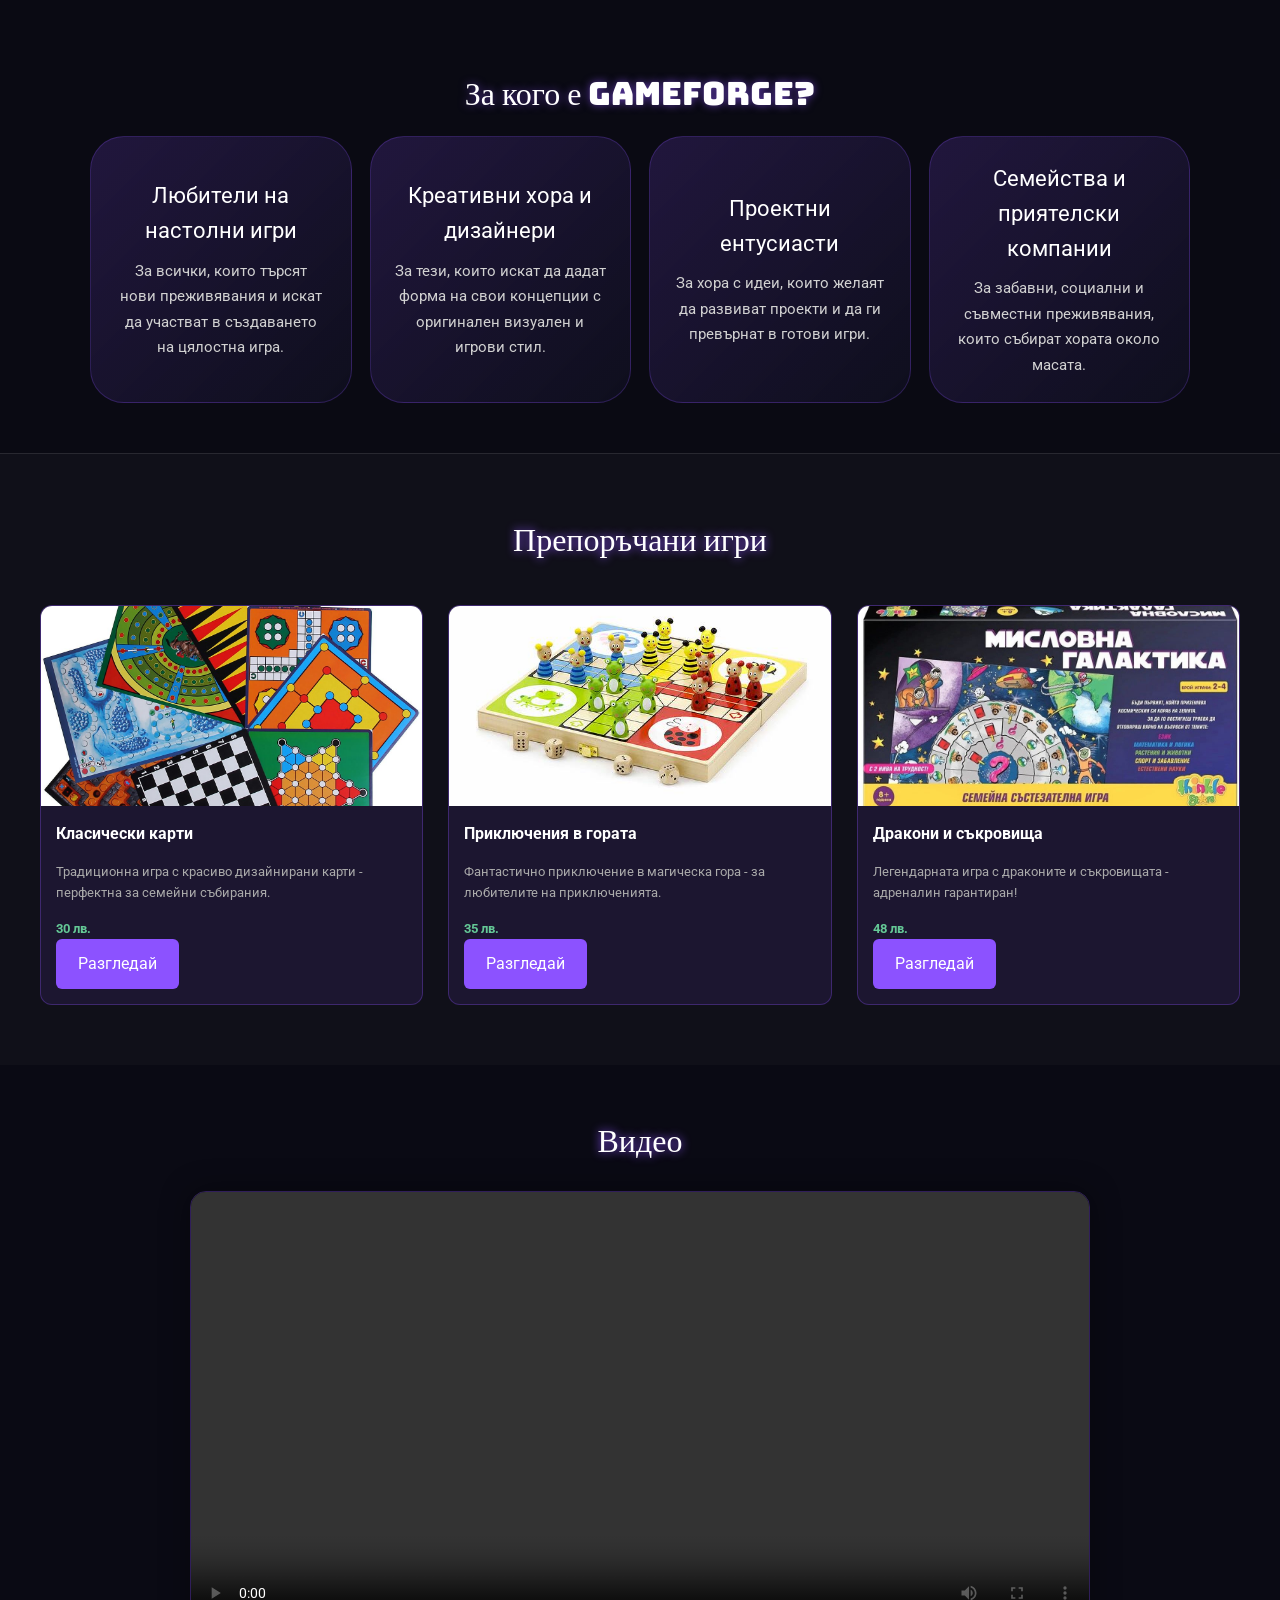
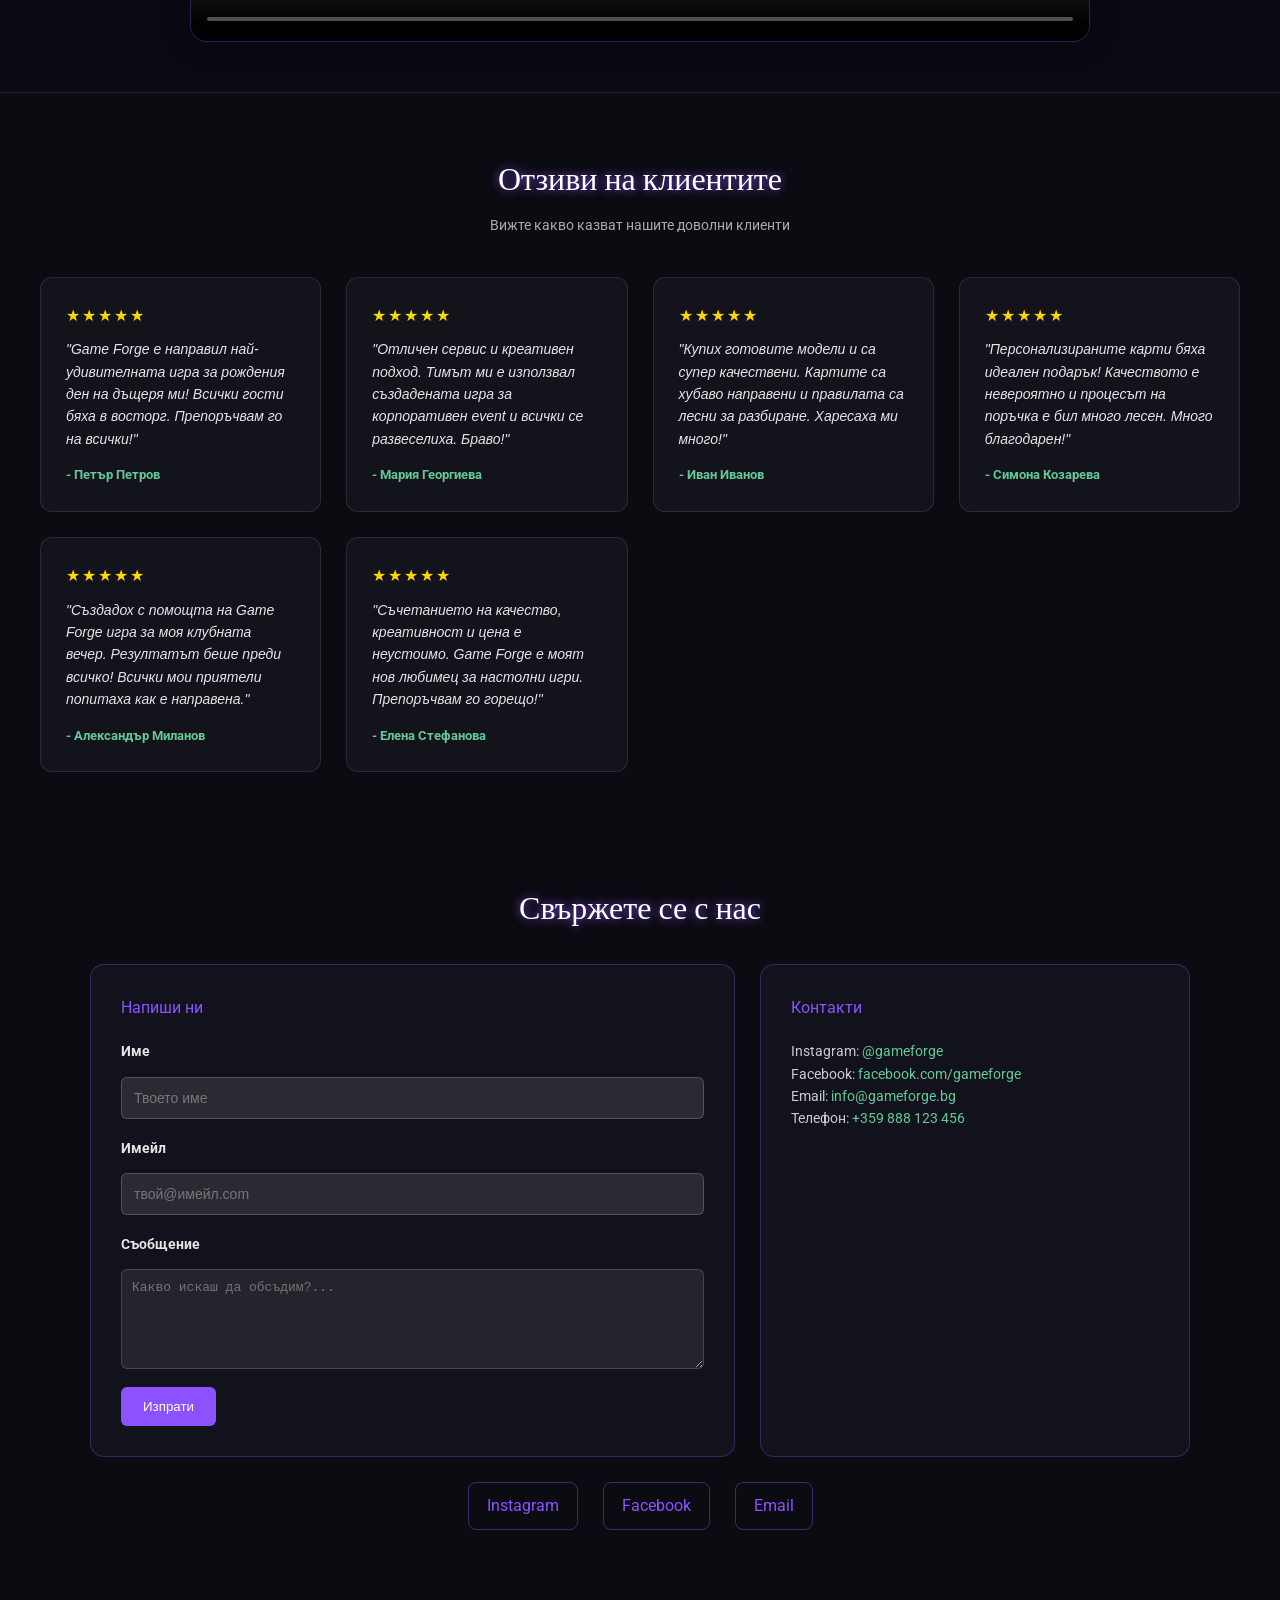
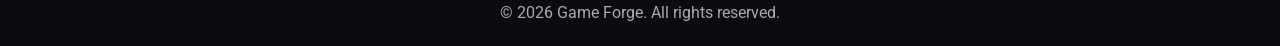
==== commit 0e7b76d5: "Update" ====
--- a/index.html
+++ b/index.html
@@ -1,5 +1,5 @@
 <!DOCTYPE html>
-<html lang="en">
+<html lang="bg">
 <head>
     <meta charset="UTF-8">
     <title>Game Forge</title>
@@ -45,12 +45,45 @@
 <!-- HERO -->
 <section class="hero">
     <div class="hero-overlay">
-        <h2>Създайте вашата уникална настолна игра</h2>
-        <p>Създайте, променете, допълнете игра</p>
+        <h2>Създай своето приключение</h2>
+        <p class="hero-subtitle">Готов ли си да създадеш своя настолна игра? Превърни идеята си в приключение и започни да изграждаш своя уникален свят с GameForge още днес.</p>
         <div class="hero-actions">
             <a href="bootstrap.html" class="btn">Започнете да създавате</a>
             <a href="tailwind.html" class="btn btn-small">Готови модели</a>
         </div>
+    </div>
+</section>
+
+<section class="ready-section">
+    <div class="ready-card">
+        <h3>GameForge превръща идеите в игри</h3>
+        <p>GameForge е платформа за създаване на персонализирани настолни игри, където въображението среща креативността. Създай собствена игра, избери правила, герои, стил и визуална идентичност, за да превърнеш идеята си в уникално игрово преживяване.</p>
+    </div>
+
+    <div class="offer-grid">
+        <div class="offer-card">
+            <h4>Персонализиран дизайн на игри</h4>
+            <p>Създавай уникални игрови полета, карти и компоненти според собствената си идея.</p>
+        </div>
+        <div class="offer-card">
+            <h4>Създаване на правила</h4>
+            <p>Настройвай механики, сценарии и игрови системи за напълно персонализирано преживяване.</p>
+        </div>
+        <div class="offer-card">
+            <h4>Визуална персонализация</h4>
+            <p>Избирай цветове, теми, илюстрации и стил, които да отразяват характера на твоята игра.</p>
+        </div>
+        
+    </div>
+</section>
+
+<section class="bubble-section">
+    <h3>За кого е GameForge?</h3>
+    <div class="bubble-grid">
+        <div class="bubble-card"><h4>Любители на настолни игри</h4><p>За всички, които търсят нови преживявания и искат да участват в създаването на цялостна игра.</p></div>
+        <div class="bubble-card"><h4>Креативни хора и дизайнери</h4><p>За тези, които искат да дадат форма на свои концепции с оригинален визуален и игрови стил.</p></div>
+        <div class="bubble-card"><h4>Проектни ентусиасти</h4><p>За хора с идеи, които желаят да развиват проекти и да ги превърнат в готови игри.</p></div>
+        <div class="bubble-card"><h4>Семейства и приятелски компании</h4><p>За забавни, социални и съвместни преживявания, които събират хората около масата.</p></div>
     </div>
 </section>
 
@@ -91,15 +124,22 @@
     </div>
 </section>
 
-<!-- VIDEO TUTORIAL -->
+<!-- VIDEO -->
 <section class="video-section">
-    <h3>Видео урок: Как да използвате менюто &quot;Създай игра&quot;</h3>
+    <h3 style="text-align:center;">Видео</h3>
     <div class="video-card">
-        <div class="video-placeholder">
-            <div class="video-play-icon">▶</div>
-            <p>Слушайте AI обяснението за използване на менюто</p>
-            <button class="btn btn-small" onclick="playAiVoice()">Пусни AI глас</button>
-        </div>
+        <video class="video-player" id="intro-video" controls preload="metadata">
+            <source src="videos/game_forge.mp4" type="video/mp4">
+            Вашият браузър не поддържа видео елемент.
+        </video>
+    </div>
+    <div id="video-gallery" style="margin-top:18px; display:none;">
+        <div class="offer-grid" style="max-width:900px; margin: 18px auto;">
+            <div class="offer-card"><img src="images/game1.png" style="width:100%; border-radius:12px;"></div>
+            <div class="offer-card"><img src="images/game5.png" style="width:100%; border-radius:12px;"></div>
+            <div class="offer-card"><img src="images/game7.png" style="width:100%; border-radius:12px;"></div>
+        </div>
+        <div style="text-align:center; margin-top:12px;"><a href="bootstrap.html" class="btn">Започни да създаваш</a></div>
     </div>
 </section>
 
--- a/css/style.css
+++ b/css/style.css
@@ -119,6 +119,14 @@
     animation: floatText 4s ease-in-out infinite;
 }
 
+.hero-subtitle {
+    color: #d9d9ff;
+    font-size: 20px;
+    margin: 18px auto 0;
+    max-width: 760px;
+    line-height: 1.7;
+}
+
 @keyframes floatText {
     0% { transform: translateY(0); }
     50% { transform: translateY(-10px); }
@@ -207,6 +215,136 @@
     color: #ddd;
     font-size: 16px;
     max-width: 720px;
+}
+
+.video-player {
+    width: 100%;
+    max-width: 900px;
+    border-radius: 16px;
+    overflow: hidden;
+    border: 1px solid rgba(140,82,255,0.3);
+    box-shadow: 0 0 30px rgba(0,0,0,0.4);
+}
+
+.video-card {
+    position: relative;
+    contain: layout;
+    will-change: transform;
+}
+
+.video-overlay {
+    position: absolute;
+    inset: 0;
+    display: flex;
+    align-items: center;
+    justify-content: center;
+    background: rgba(0,0,0,0.45);
+    color: #fff;
+    font-size: 20px;
+    border-radius: 16px;
+    pointer-events: none;
+    opacity: 0;
+    transition: opacity 0.25s ease;
+    will-change: opacity;
+}
+
+.video-overlay.show {
+    opacity: 1;
+}
+
+.video-overlay-text {
+    padding: 18px 26px;
+    border-radius: 10px;
+    background: linear-gradient(90deg, rgba(140,82,255,0.9), rgba(60,130,255,0.9));
+    box-shadow: 0 6px 20px rgba(0,0,0,0.6);
+    font-weight: 700;
+}
+
+.video-card.zoomed .video-player {
+    transform: scale(1.12);
+    transition: transform 0.4s ease;
+}
+
+.ready-section,
+.bubble-section,
+.offer-section {
+    padding: 50px 20px;
+    background: rgba(10,10,20,0.92);
+    text-align: center;
+}
+
+.ready-section h3,
+.offer-section h3,
+.bubble-section h3 {
+    color: #fff;
+    font-size: 32px;
+    margin-bottom: 16px;
+    font-family: 'Bungee', cursive;
+    text-shadow: 0 0 8px rgba(140,82,255,0.6);
+}
+
+.ready-card {
+    max-width: 900px;
+    margin: 0 auto 32px;
+    padding: 28px 25px;
+    border-radius: 20px;
+    background: rgba(255,255,255,0.05);
+    border: 1px solid rgba(140,82,255,0.25);
+    box-shadow: 0 0 25px rgba(140,82,255,0.12);
+}
+
+.ready-card p {
+    color: #dcdcdc;
+    font-size: 18px;
+    line-height: 1.7;
+}
+
+.offer-grid,
+.bubble-grid,
+.about-grid {
+    display: grid;
+    grid-template-columns: repeat(auto-fit, minmax(220px, 1fr));
+    gap: 18px;
+    max-width: 1100px;
+    margin: 0 auto;
+}
+
+.offer-card,
+.bubble-card,
+.about-card {
+    background: rgba(255,255,255,0.05);
+    border: 1px solid rgba(140,82,255,0.24);
+    border-radius: 28px;
+    padding: 24px;
+    min-height: 180px;
+    display: flex;
+    flex-direction: column;
+    justify-content: center;
+    gap: 10px;
+}
+
+.offer-card h4,
+.bubble-card h4 {
+    margin: 0;
+    font-size: 22px;
+    color: #fff;
+}
+
+.offer-card p,
+.bubble-card p {
+    color: #d1d1d1;
+    font-size: 15px;
+    line-height: 1.7;
+}
+
+.bubble-card {
+    border-radius: 34px;
+    background: linear-gradient(135deg, rgba(140,82,255,0.18), rgba(15,15,30,0.95));
+}
+
+.bubble-card:hover {
+    transform: translateY(-4px);
+    transition: transform 0.25s ease;
 }
 
 /* ================= CONTACT SECTION ================= */
@@ -958,6 +1096,7 @@
     margin-bottom: 6px;
 }
 
+select,
 .form-group input,
 .form-group select,
 .form-group textarea {
@@ -968,6 +1107,16 @@
     border-radius: 6px;
     font-size: 13px;
     transition: 0.3s;
+}
+
+select option,
+select optgroup {
+    background: rgba(15, 15, 25, 0.98);
+    color: #fff;
+}
+
+select::-ms-expand {
+    color: #fff;
 }
 
 .form-group input:focus,
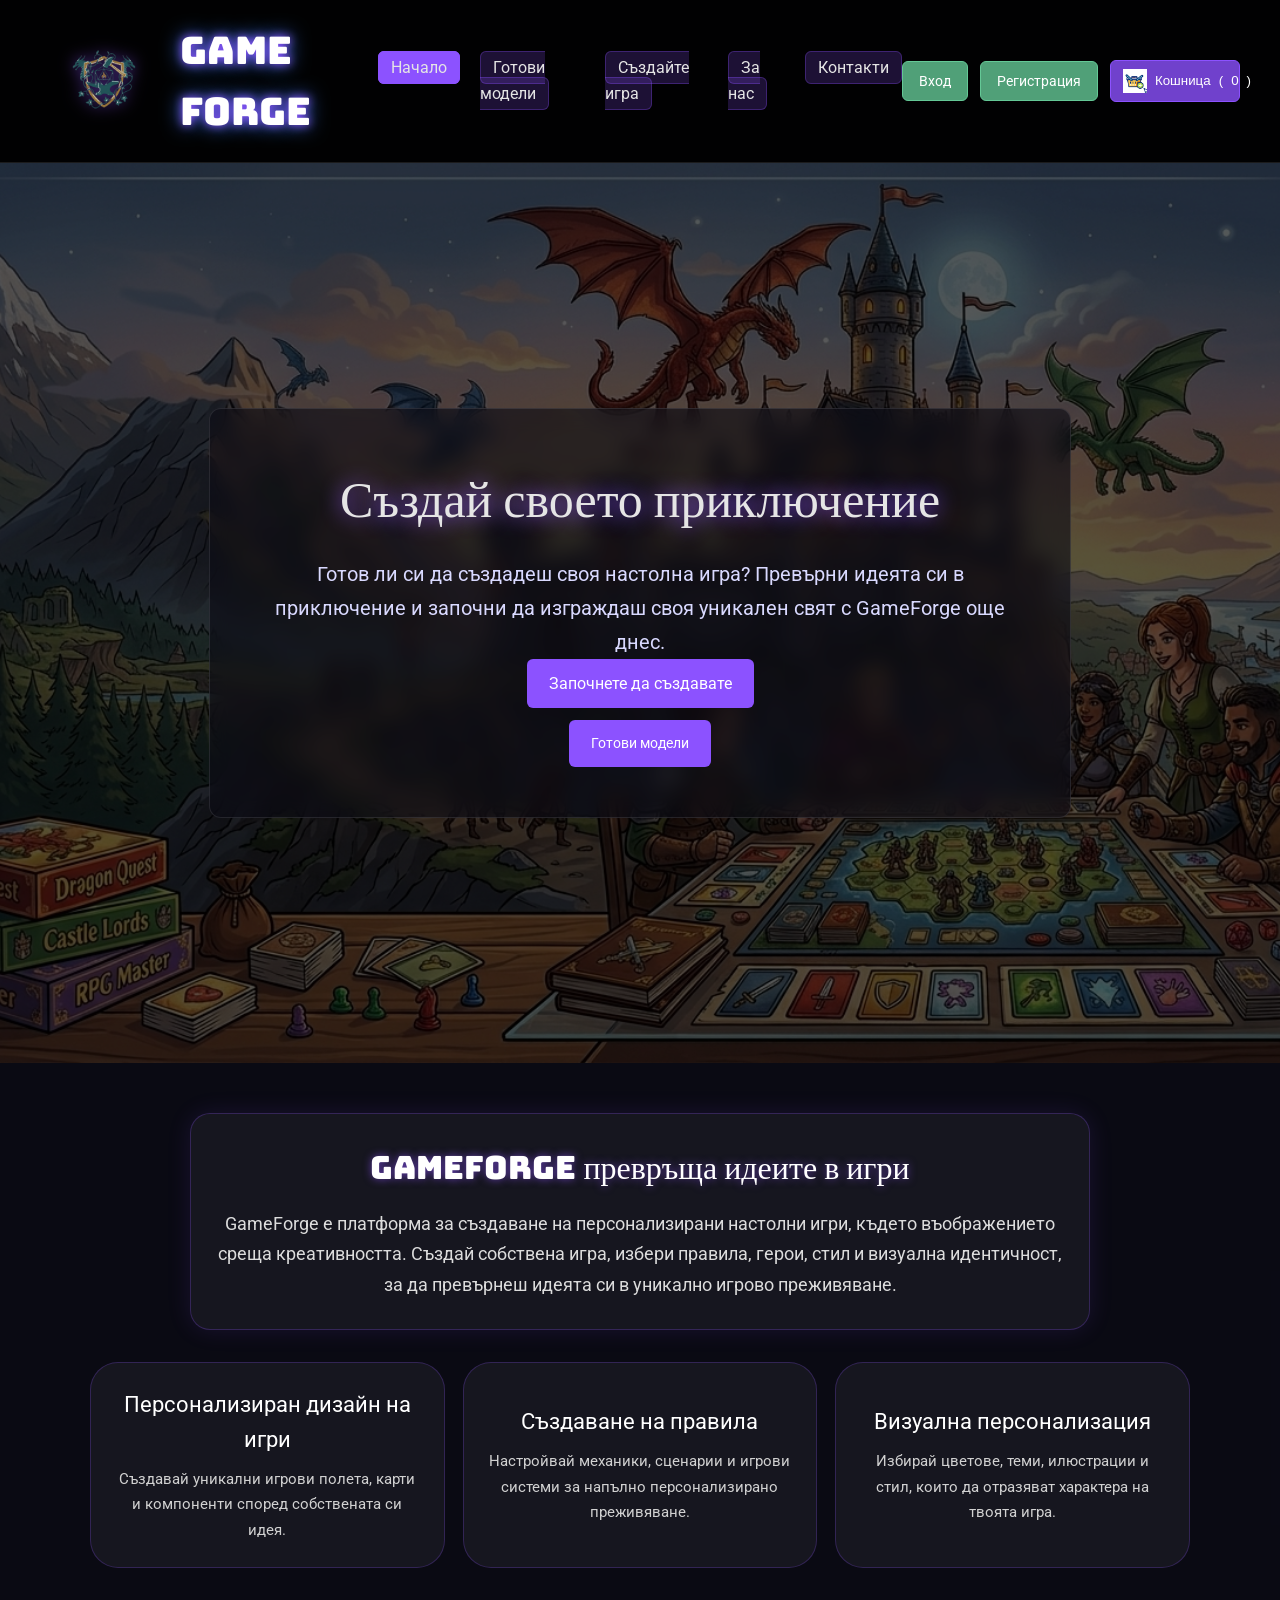
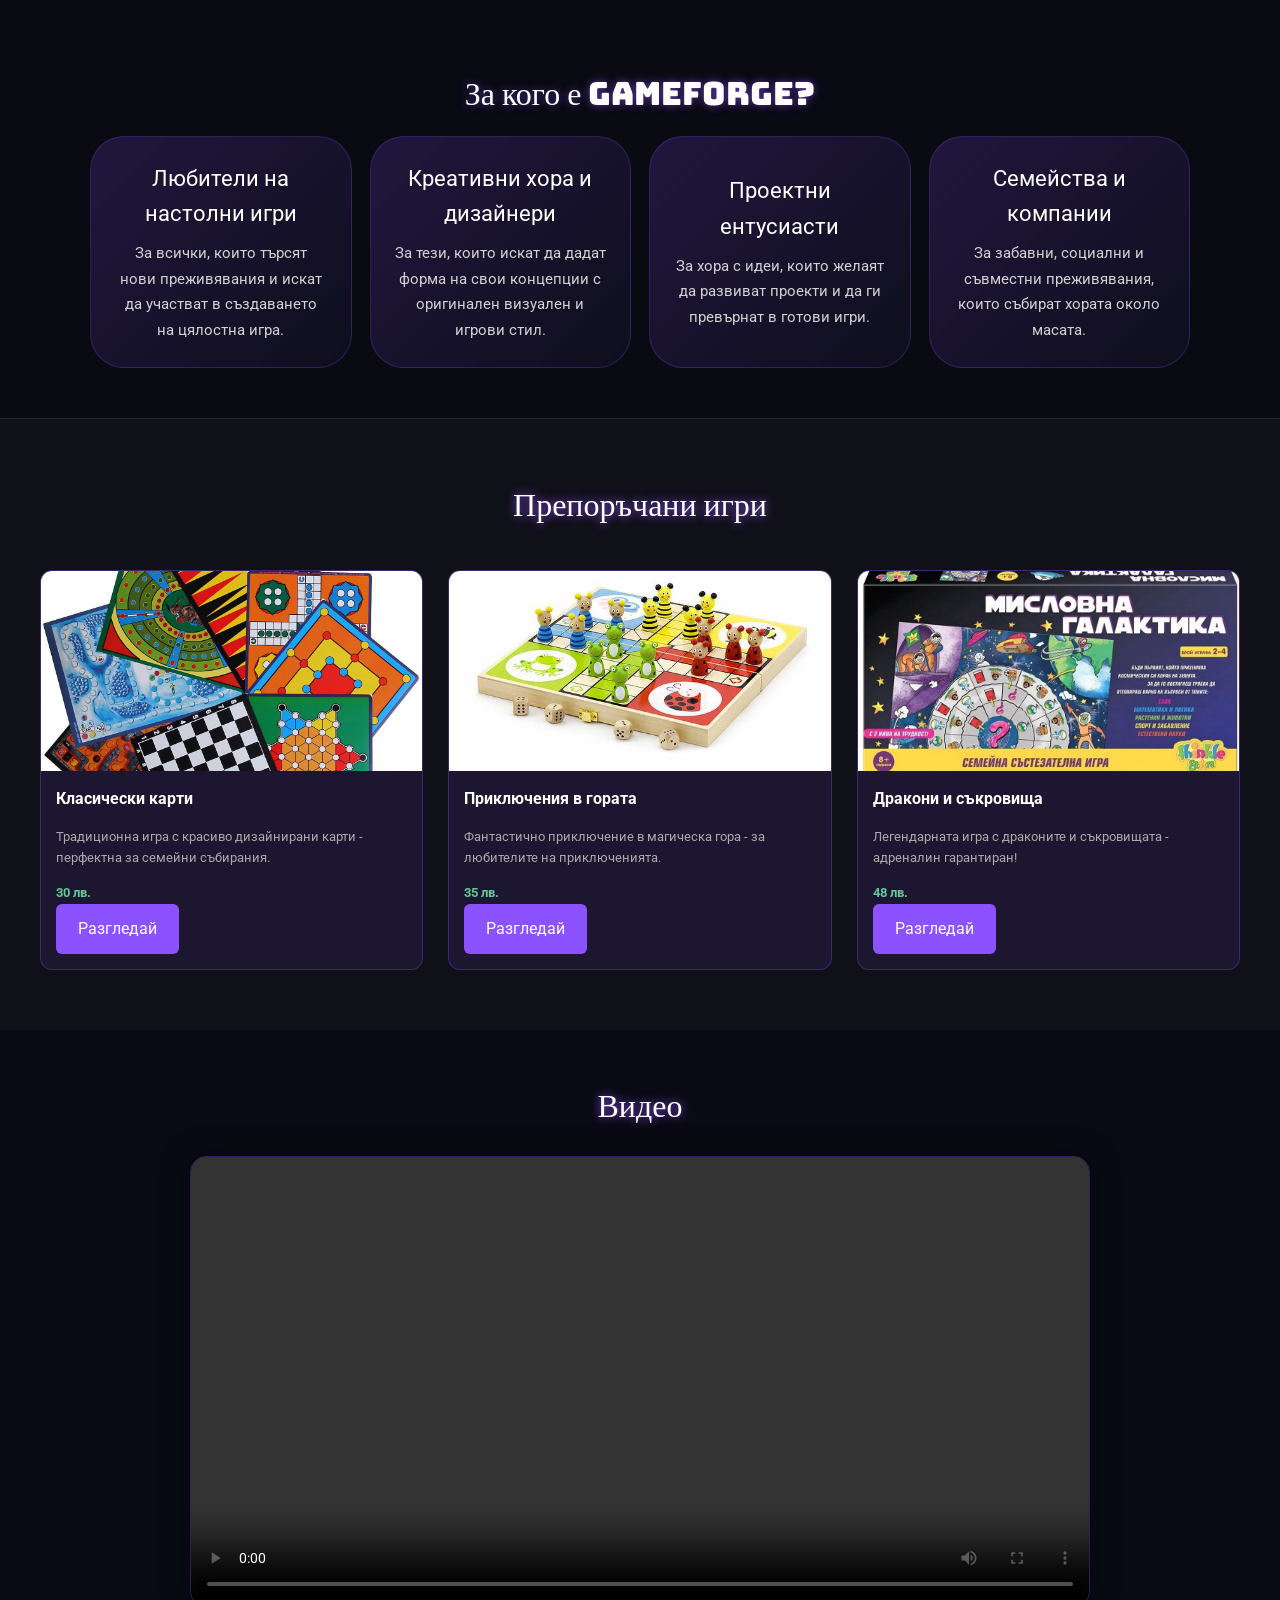
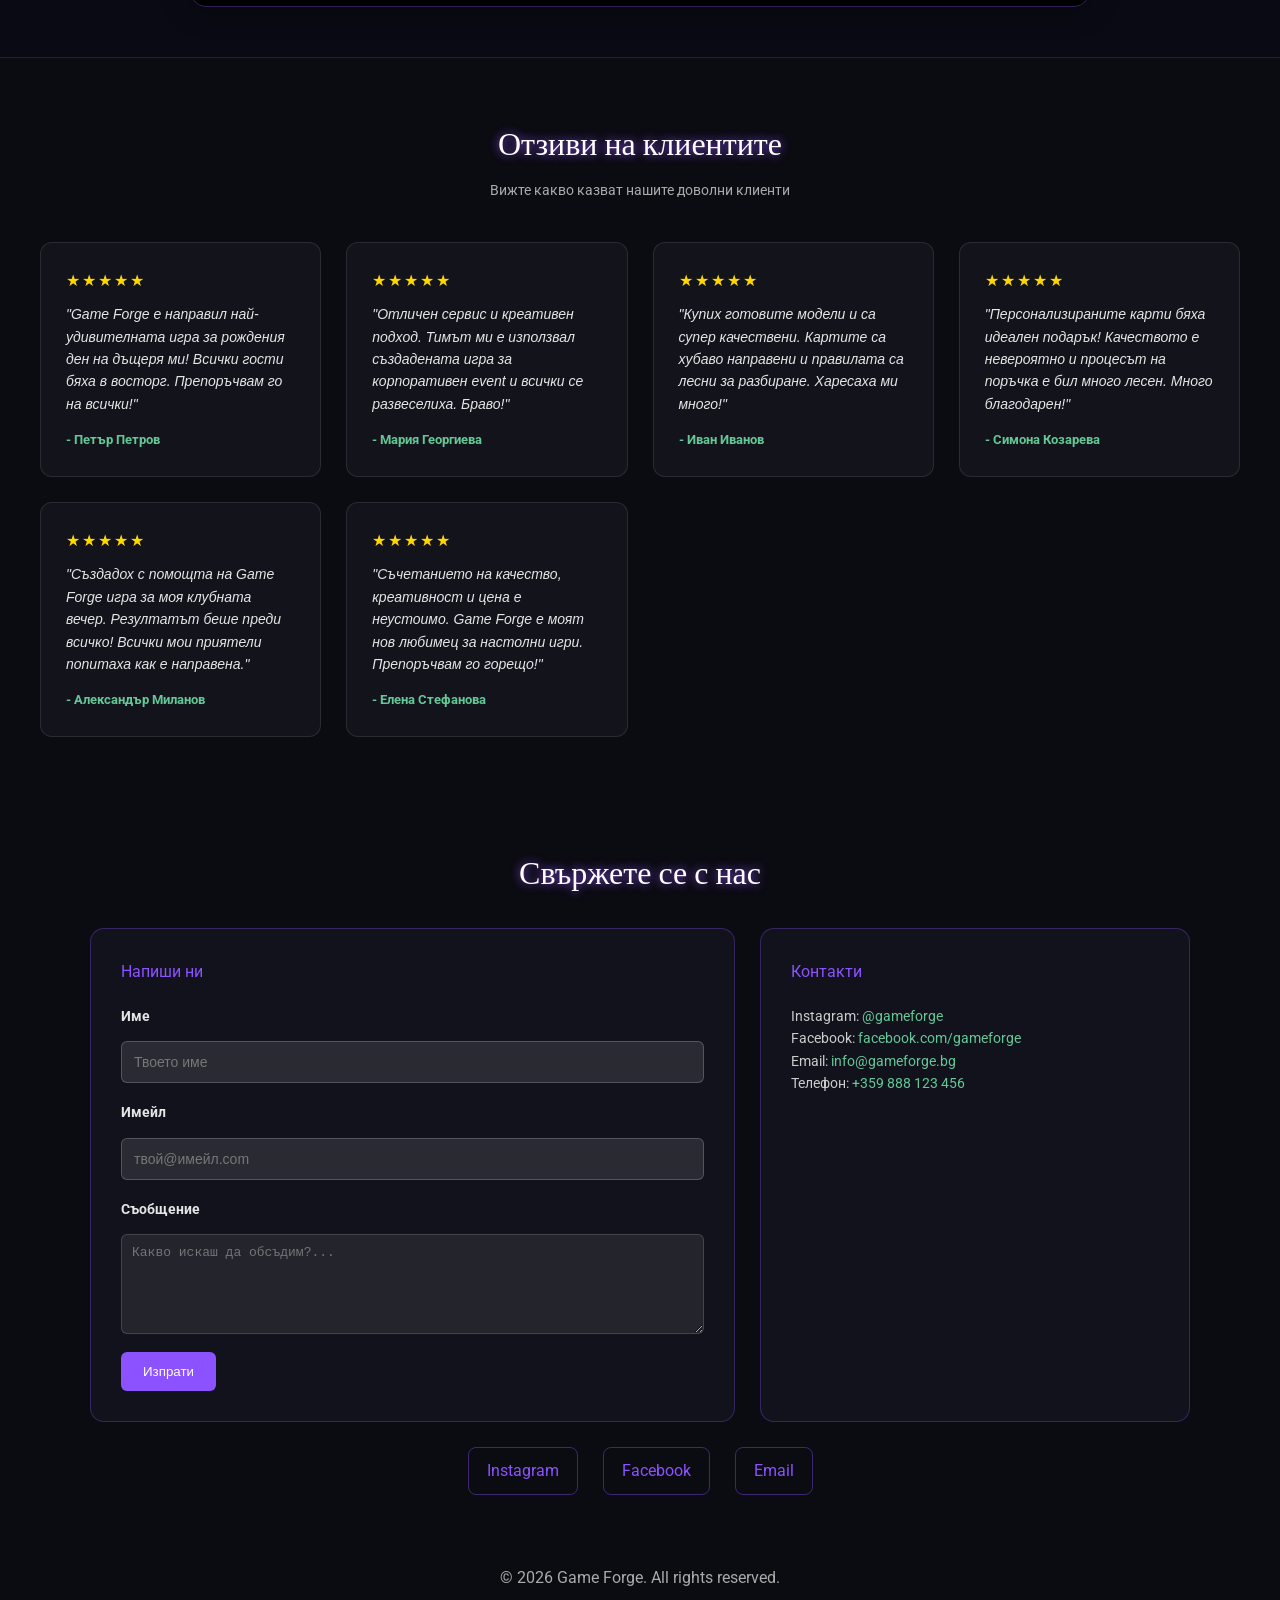
==== commit 172cbc01: "update" ====
--- a/index.html
+++ b/index.html
@@ -83,7 +83,7 @@
         <div class="bubble-card"><h4>Любители на настолни игри</h4><p>За всички, които търсят нови преживявания и искат да участват в създаването на цялостна игра.</p></div>
         <div class="bubble-card"><h4>Креативни хора и дизайнери</h4><p>За тези, които искат да дадат форма на свои концепции с оригинален визуален и игрови стил.</p></div>
         <div class="bubble-card"><h4>Проектни ентусиасти</h4><p>За хора с идеи, които желаят да развиват проекти и да ги превърнат в готови игри.</p></div>
-        <div class="bubble-card"><h4>Семейства и приятелски компании</h4><p>За забавни, социални и съвместни преживявания, които събират хората около масата.</p></div>
+        <div class="bubble-card"><h4>Семейства и компании</h4><p>За забавни, социални и съвместни преживявания, които събират хората около масата.</p></div>
     </div>
 </section>
 
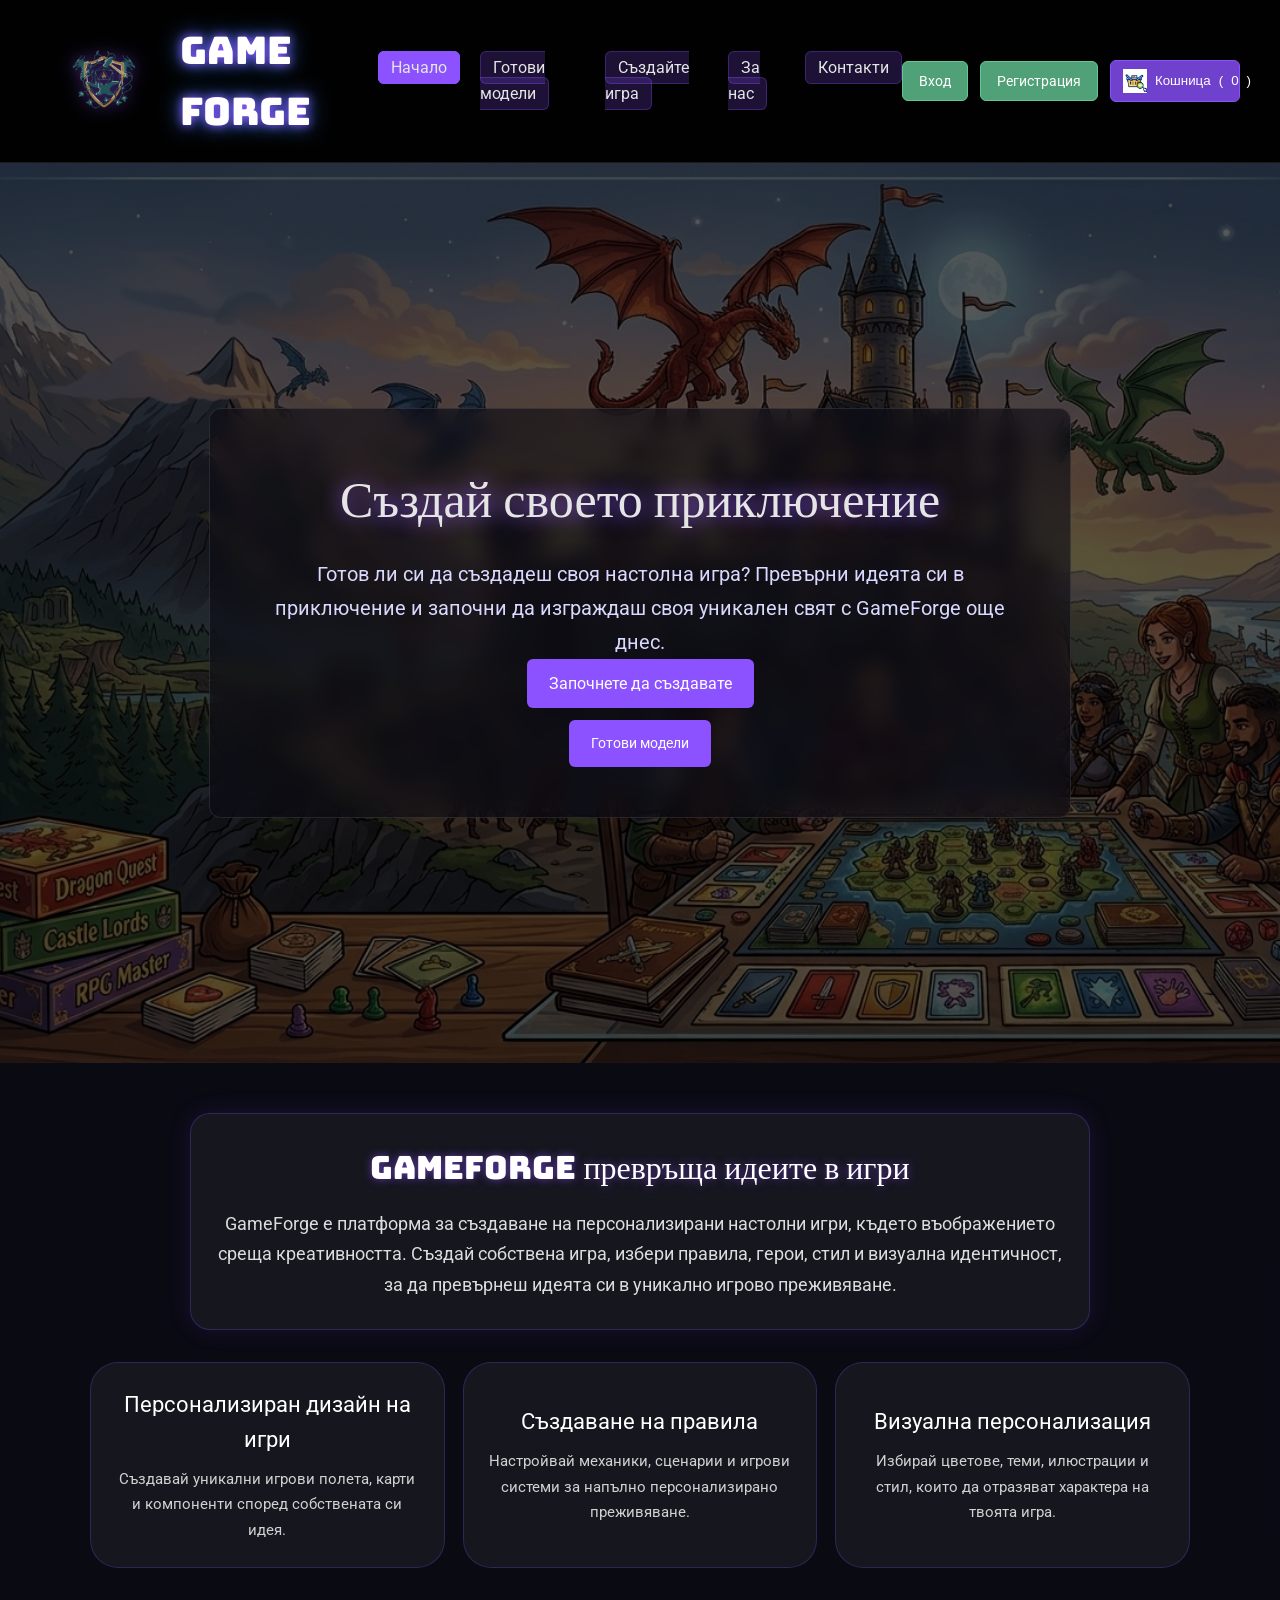
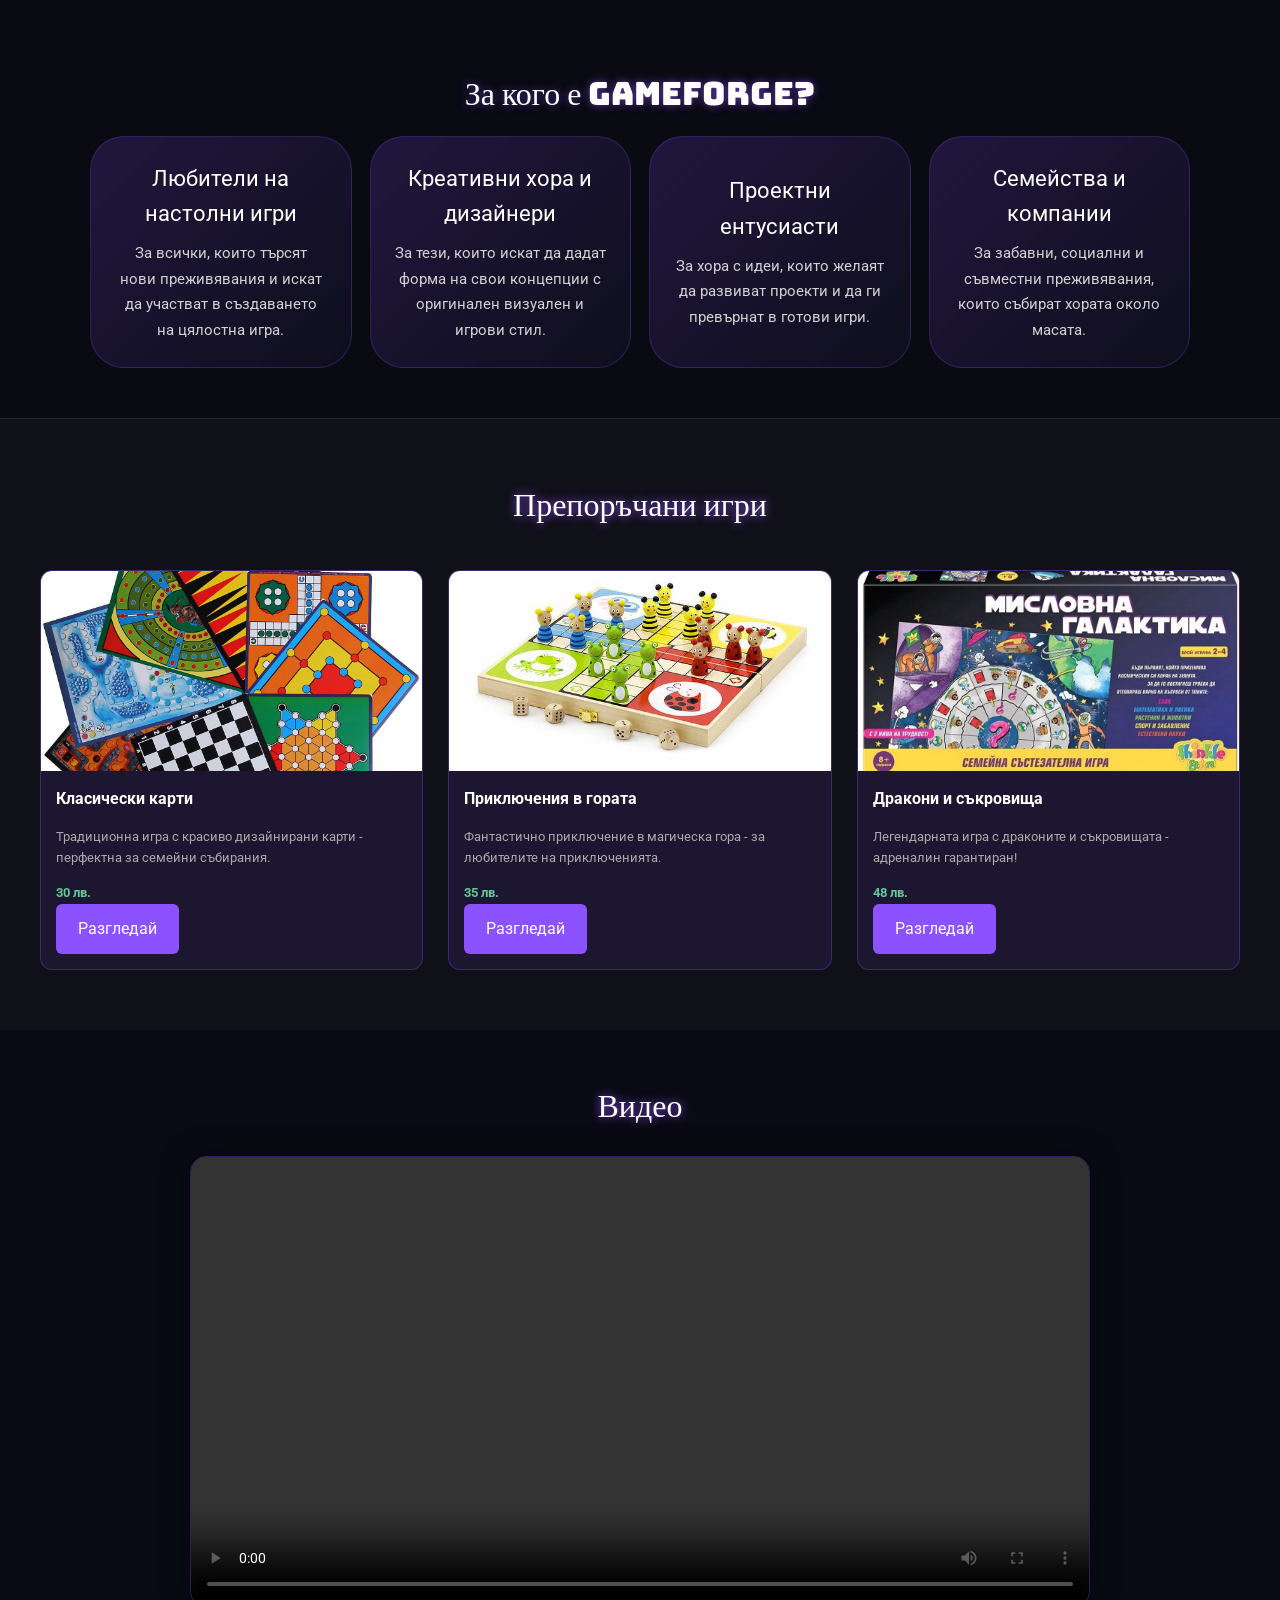
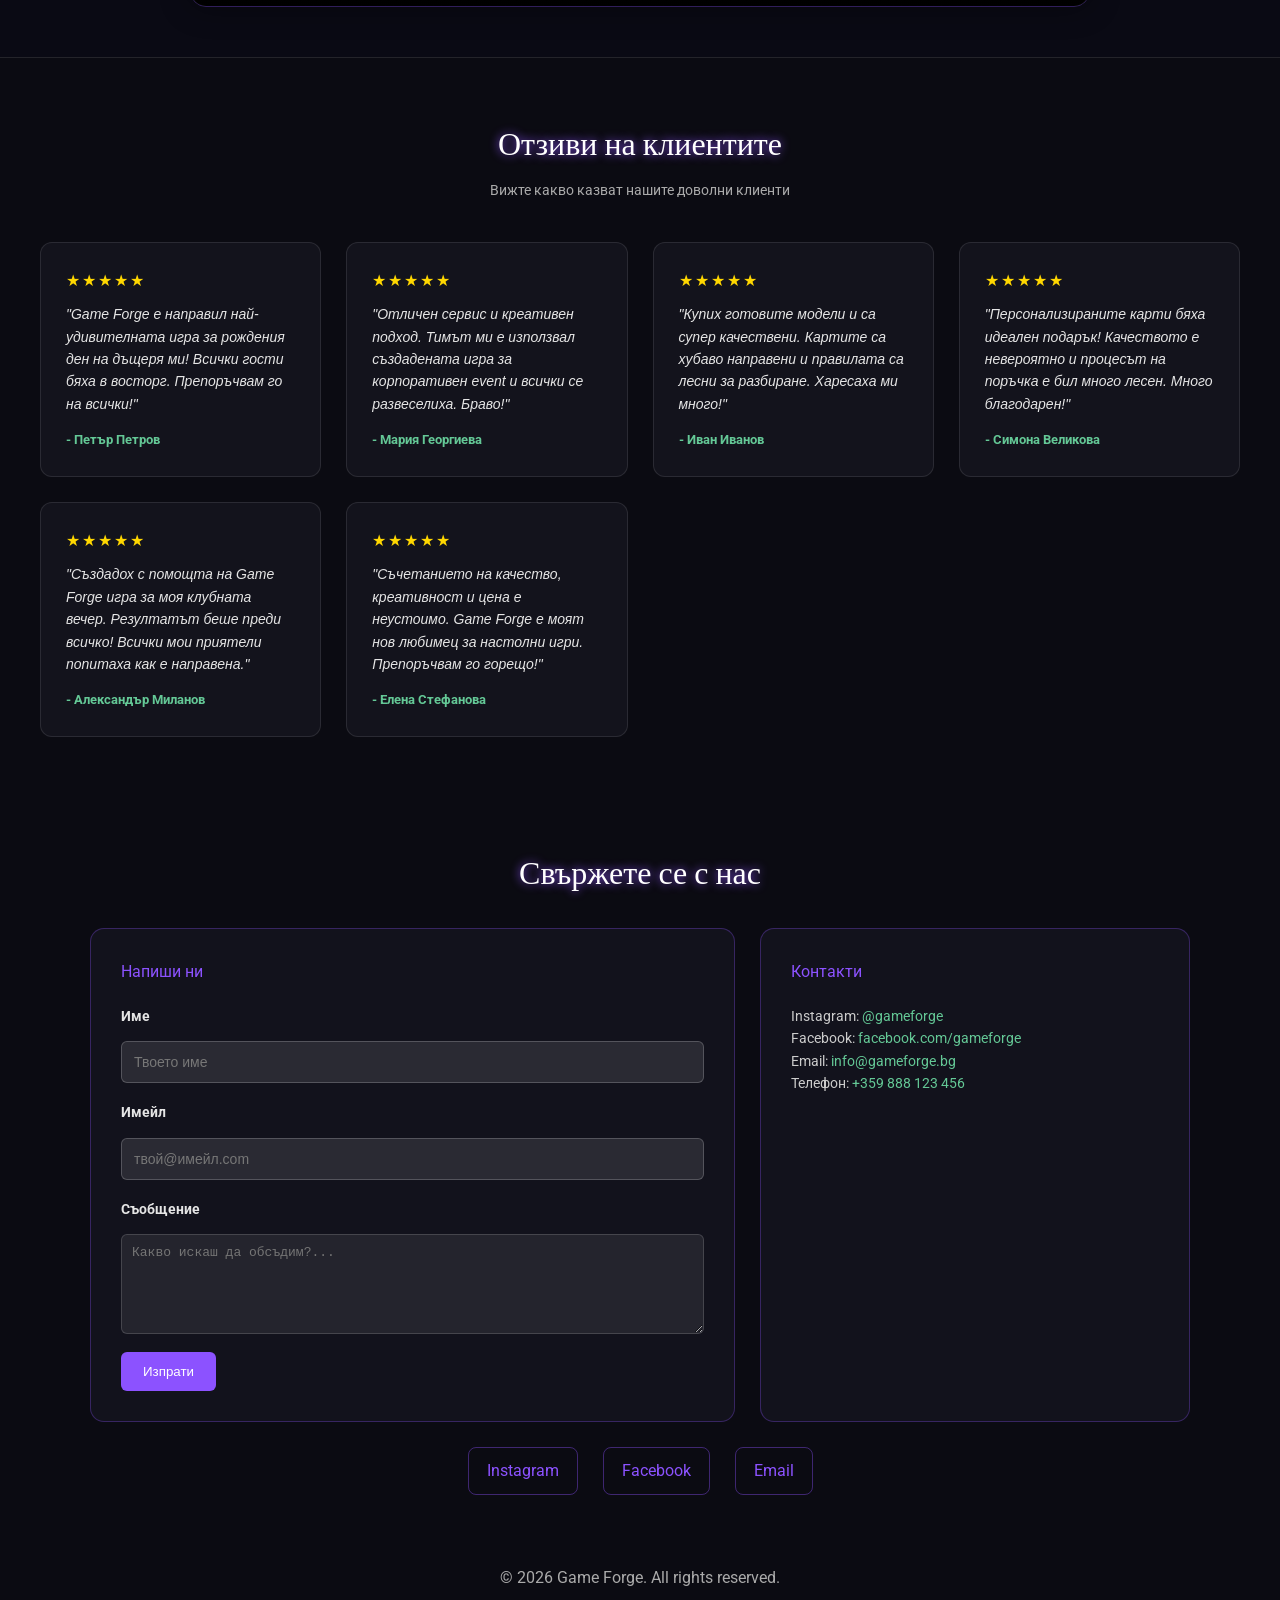
==== commit 73512091: "update" ====
--- a/index.html
+++ b/index.html
@@ -170,7 +170,7 @@
         <div class="review-card">
             <div class="review-stars">★★★★★</div>
             <p class="review-text">"Персонализираните карти бяха идеален подарък! Качеството е невероятно и процесът на поръчка е бил много лесен. Много благодарен!"</p>
-            <p class="review-author">- Симона Козарева</p>
+            <p class="review-author">- Симона Великова</p>
         </div>
 
         <div class="review-card">
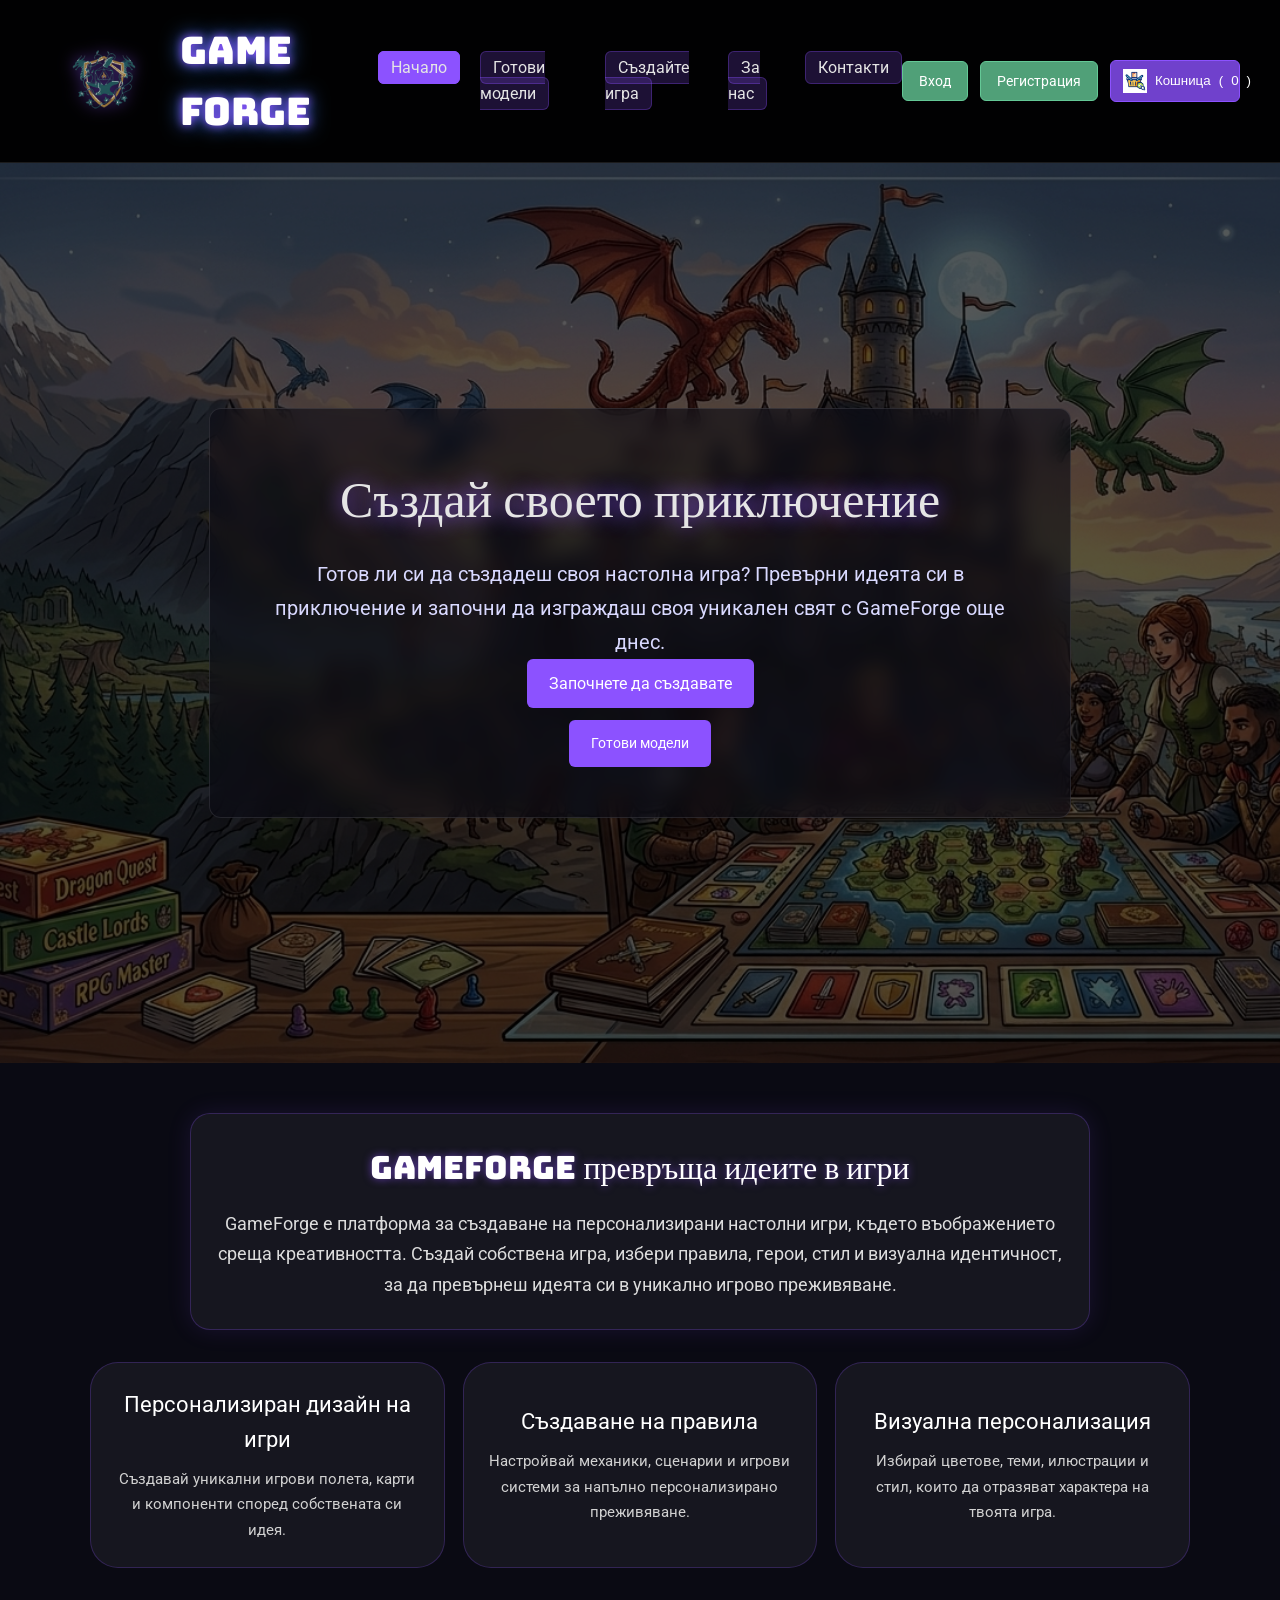
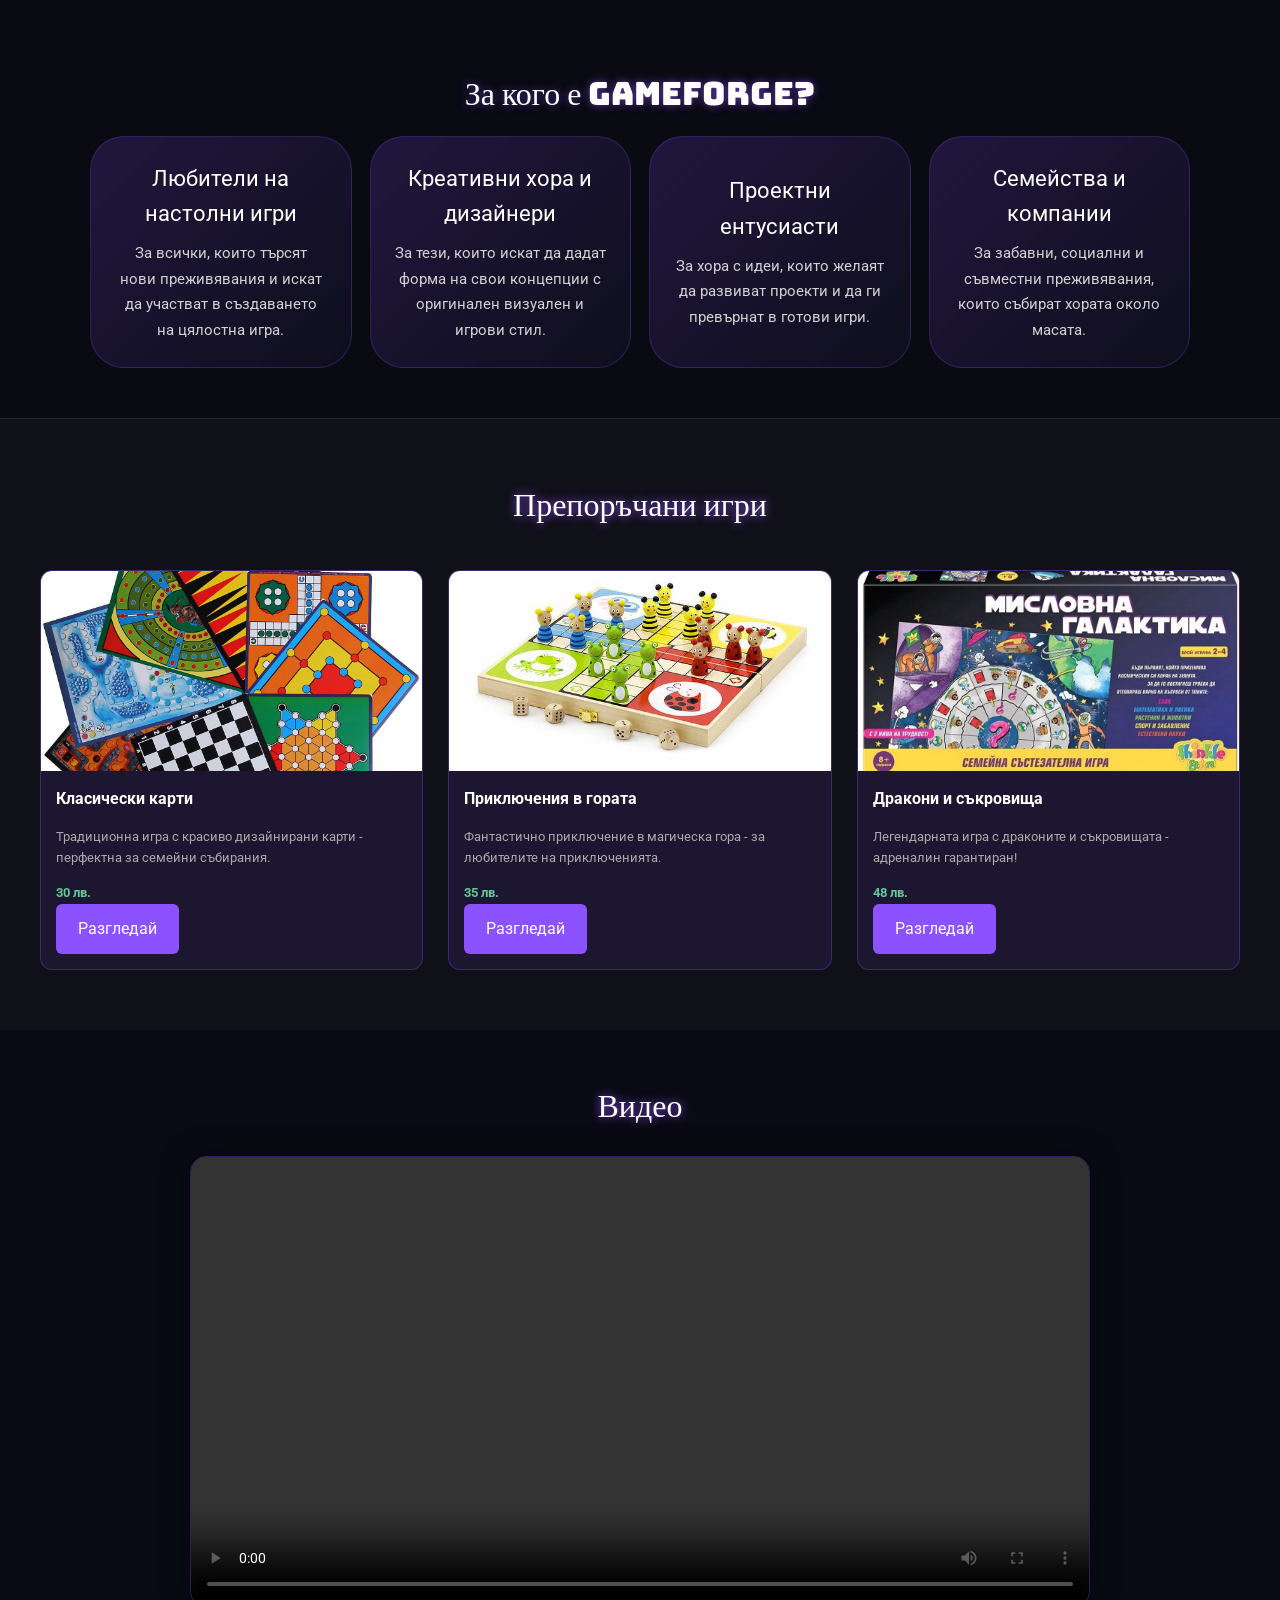
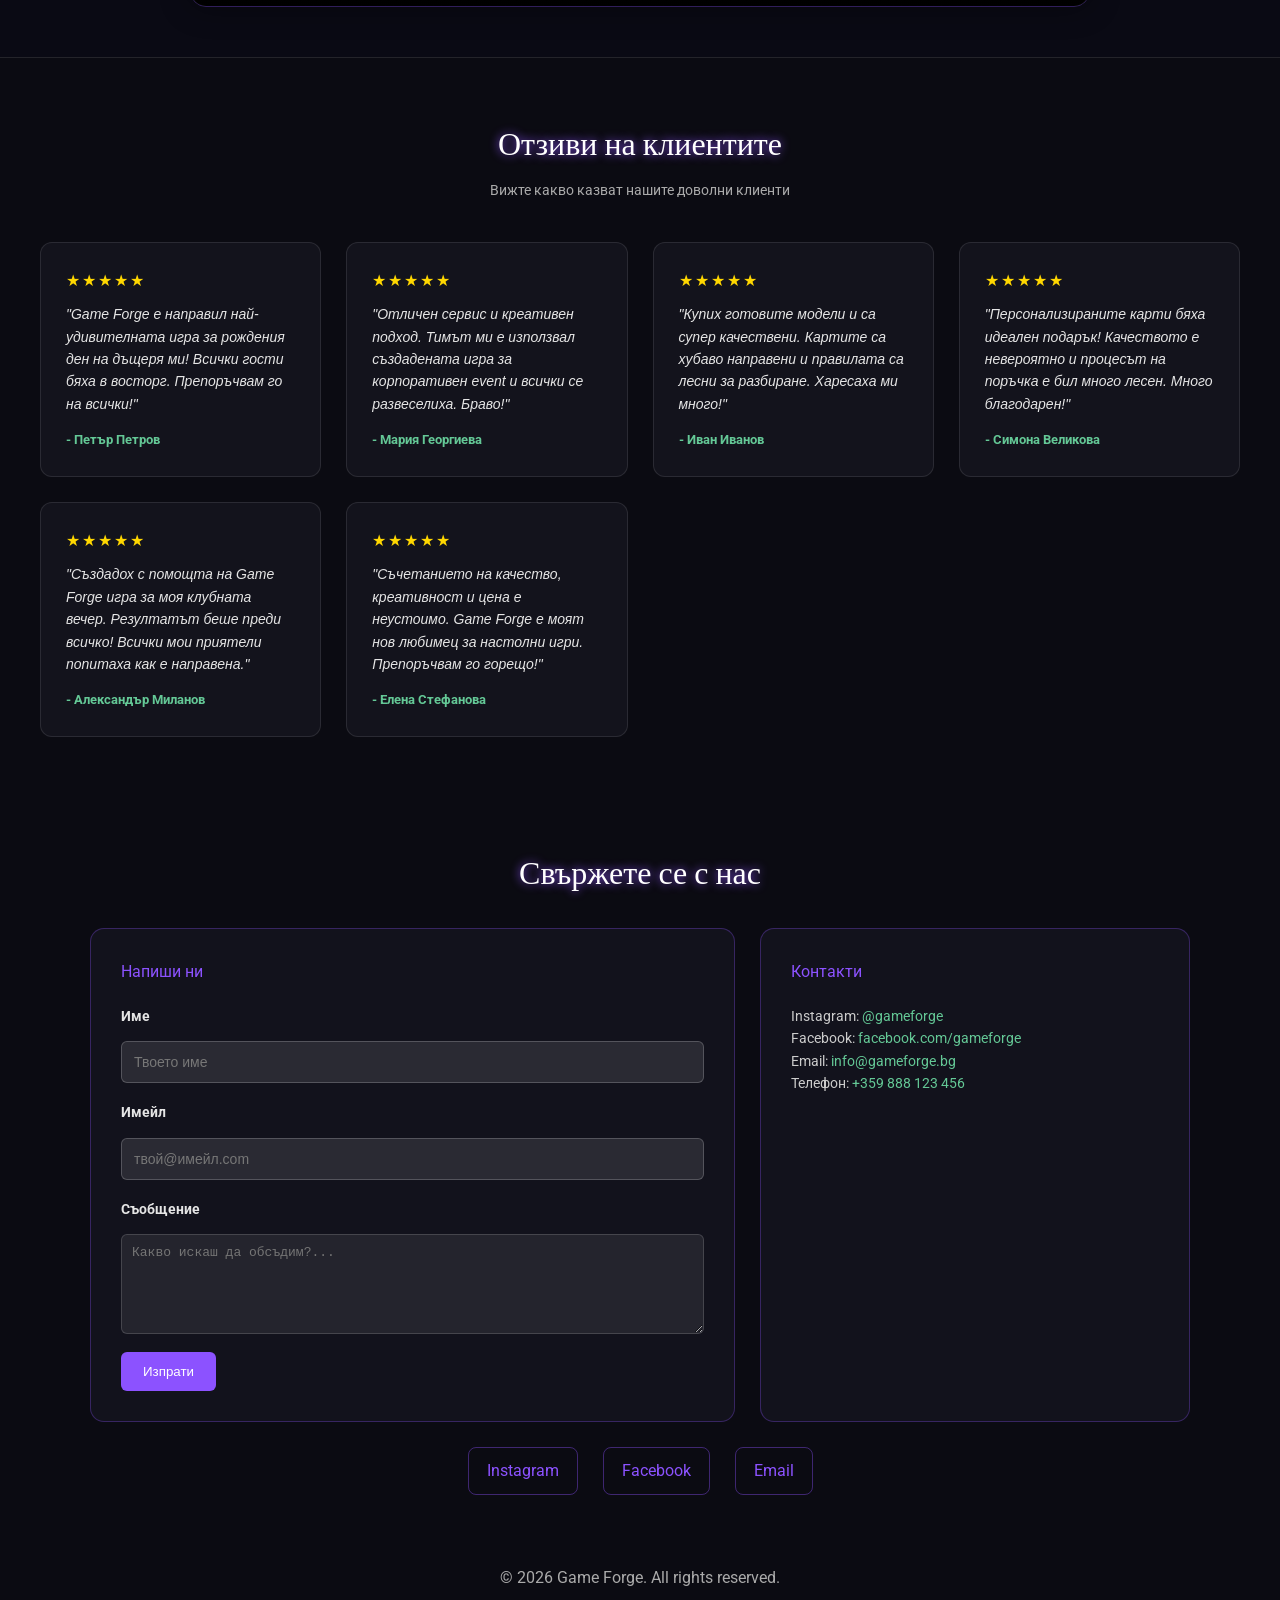
==== commit 2fdee48c: "removed not important blocks" ====
--- a/index.html
+++ b/index.html
@@ -42,7 +42,6 @@
     </div>
 </header>
 
-<!-- HERO -->
 <section class="hero">
     <div class="hero-overlay">
         <h2>Създай своето приключение</h2>
@@ -87,7 +86,6 @@
     </div>
 </section>
 
-<!-- SHOWCASE - TOP 3 GAMES -->
 <section class="showcase">
     <h3>Препоръчани игри</h3>
     
@@ -124,7 +122,6 @@
     </div>
 </section>
 
-<!-- VIDEO -->
 <section class="video-section">
     <h3 style="text-align:center;">Видео</h3>
     <div class="video-card">
@@ -143,7 +140,6 @@
     </div>
 </section>
 
-<!-- REVIEWS -->
 <section class="reviews-section">
     <h3>Отзиви на клиентите</h3>
     <p class="reviews-subtitle">Вижте какво казват нашите доволни клиенти</p>
@@ -187,7 +183,6 @@
     </div>
 </section>
 
-<!-- CONTACT SECTION -->
 <section class="contact-section">
     <h3>Свържете се с нас</h3>
     <div class="contact-grid">
@@ -225,7 +220,6 @@
     </div>
 </section>
 
-<!-- AJAX OUTPUT (важно) -->
 <div id="api-result"></div>
 
 <footer>
--- a/css/style.css
+++ b/css/style.css
@@ -1,6 +1,5 @@
 @import url('https://fonts.googleapis.com/css2?family=Bungee&family=Roboto:wght@300;400;700&display=swap');
 
-/* ================= RESET ================= */
 * {
     margin: 0;
     padding: 0;
@@ -11,7 +10,6 @@
     height: 100%;
 }
 
-/* ================= BODY ================= */
 body {
     font-family: 'Roboto', sans-serif;
     line-height: 1.6;
@@ -20,7 +18,6 @@
     overflow-y: scroll;
 }
 
-/* ================= HEADER ================= */
 header {
     display: flex;
     justify-content: space-between;
@@ -31,7 +28,6 @@
     border-bottom: 1px solid rgba(255,255,255,0.1);
 }
 
-/* LOGO */
 .logo-container {
     display: flex;
     align-items: center;
@@ -44,7 +40,6 @@
     filter: drop-shadow(0 0 8px rgba(140, 82, 255, 0.6));
 }
 
-/* TITLE */
 .logo-container h1 {
     font-family: 'Bungee', cursive;
     font-size: 38px;
@@ -52,7 +47,6 @@
     text-shadow: 0 0 10px #8c52ff, 0 0 20px #3b82f6;
 }
 
-/* NAV */
 header nav ul {
     display: flex;
     gap: 20px;
@@ -75,14 +69,12 @@
     border-color: #8c52ff;
 }
 
-/* CART CONTAINER */
 .cart-container {
     display: flex;
     align-items: center;
     gap: 12px;
 }
 
-/* ================= HERO ================= */
 .hero {
     height: 100vh;
     position: relative;
@@ -111,7 +103,6 @@
     border-radius: 12px;
 }
 
-/* TEXT ANIMATION */
 .hero h2 {
     font-size: 50px;
     font-family: 'Bungee', cursive;
@@ -166,7 +157,6 @@
     border-color: #fff;
 }
 
-/* ================= VIDEO SECTION ================= */
 .video-section {
     padding: 50px 20px;
     background: rgba(10,10,20,0.9);
@@ -347,7 +337,6 @@
     transition: transform 0.25s ease;
 }
 
-/* ================= CONTACT SECTION ================= */
 .contact-section {
     padding: 50px 20px;
     background: #0b0b12;
@@ -438,7 +427,6 @@
     border-color: #8c52ff;
 }
 
-/* ================= SHOWCASE GRID FIX ================= */
 .showcase-grid {
     display: grid;
     grid-template-columns: repeat(3, minmax(260px, 1fr));
@@ -447,7 +435,6 @@
     margin: 0 auto;
 }
 
-/* ================= PERSONALIZE BUTTON ================= */
 .personalize-btn {
     padding: 6px 12px;
     background: rgba(100,200,150,0.8);
@@ -463,7 +450,6 @@
     background: #64c896;
 }
 
-/* ================= DELIVERY MODAL ================= */
 .delivery-modal {
     position: fixed;
     top: 50%;
@@ -548,7 +534,6 @@
     z-index: 9990;
 }
 
-/* ================= RESPONSIVE ================= */
 @media (max-width: 1024px) {
     .showcase-grid {
         grid-template-columns: repeat(2, minmax(250px, 1fr));
@@ -631,7 +616,6 @@
     box-shadow: 0 0 25px rgba(140,82,255,0.5);
 }
 
-/* ================= CART BUTTON ================= */
 #cart-button {
     display: flex;
     align-items: center;
@@ -656,7 +640,6 @@
     height: 24px;
 }
 
-/* ================= AUTH BUTTONS ================= */
 .auth-btn {
     display: inline-block;
     padding: 8px 16px;
@@ -682,7 +665,6 @@
     border-color: #fff;
 }
 
-/* ================= CART WINDOW (FIXED) ================= */
 #cart-window {
     position: fixed;
     top: 90px;
@@ -709,7 +691,6 @@
     overflow: hidden;
 }
 
-/* CART ITEMS */
 #cart-items {
     display: flex;
     flex-direction: column;
@@ -719,7 +700,6 @@
     margin-top: 10px;
 }
 
-/* ITEM */
 .cart-item {
     display: flex;
     justify-content: space-between;
@@ -729,13 +709,11 @@
     border-radius: 6px;
 }
 
-/* TOTAL */
 .cart-total {
     margin-top: 10px;
     font-weight: bold;
 }
 
-/* ================= API BOX ================= */
 .api-card {
     margin-top: 20px;
     padding: 15px;
@@ -744,7 +722,6 @@
     border-radius: 10px;
 }
 
-/* ================= FOOTER ================= */
 footer {
     text-align: center;
     padding: 20px;
@@ -752,12 +729,10 @@
     color: #aaa;
 }
 
-/* ================= HIDDEN ================= */
 .hidden {
     display: none;
 }
 
-/* ================= RESPONSIVE ================= */
 @media (max-width: 1024px) {
     header {
         padding: 15px 20px;
@@ -930,7 +905,6 @@
     }
 }
 
-/* ================= SHOWCASE & EXAMPLES ================= */
 .showcase {
     padding: 60px 20px;
     background: rgba(20, 20, 30, 0.6);
@@ -989,7 +963,6 @@
     font-size: 13px;
 }
 
-/* ================= REVIEWS ================= */
 .reviews-section {
     padding: 60px 20px;
     background: #0b0b12;
@@ -1055,7 +1028,6 @@
     font-size: 13px;
 }
 
-/* ================= GAME BUILDER FORM ================= */
 .builder-form {
     max-width: 900px;
     margin: 0 auto;
@@ -1230,7 +1202,6 @@
     background: rgba(255, 255, 255, 0.15);
 }
 
-/* ================= CONTACT MODAL ================= */
 .modal {
     display: none;
     position: fixed;
@@ -1293,7 +1264,6 @@
     width: 100%;
 }
 
-/* ================= CART PAGE RESPONSIVE ================= */
 @media (max-width: 768px) {
     .cart-container-page {
         padding: 20px;
@@ -1459,7 +1429,6 @@
     box-shadow: 0 0 15px rgba(140, 82, 255, 0.8);
 }
 
-/* ================= AUTH PAGES ================= */
 .auth-section {
     min-height: 80vh;
     display: flex;
